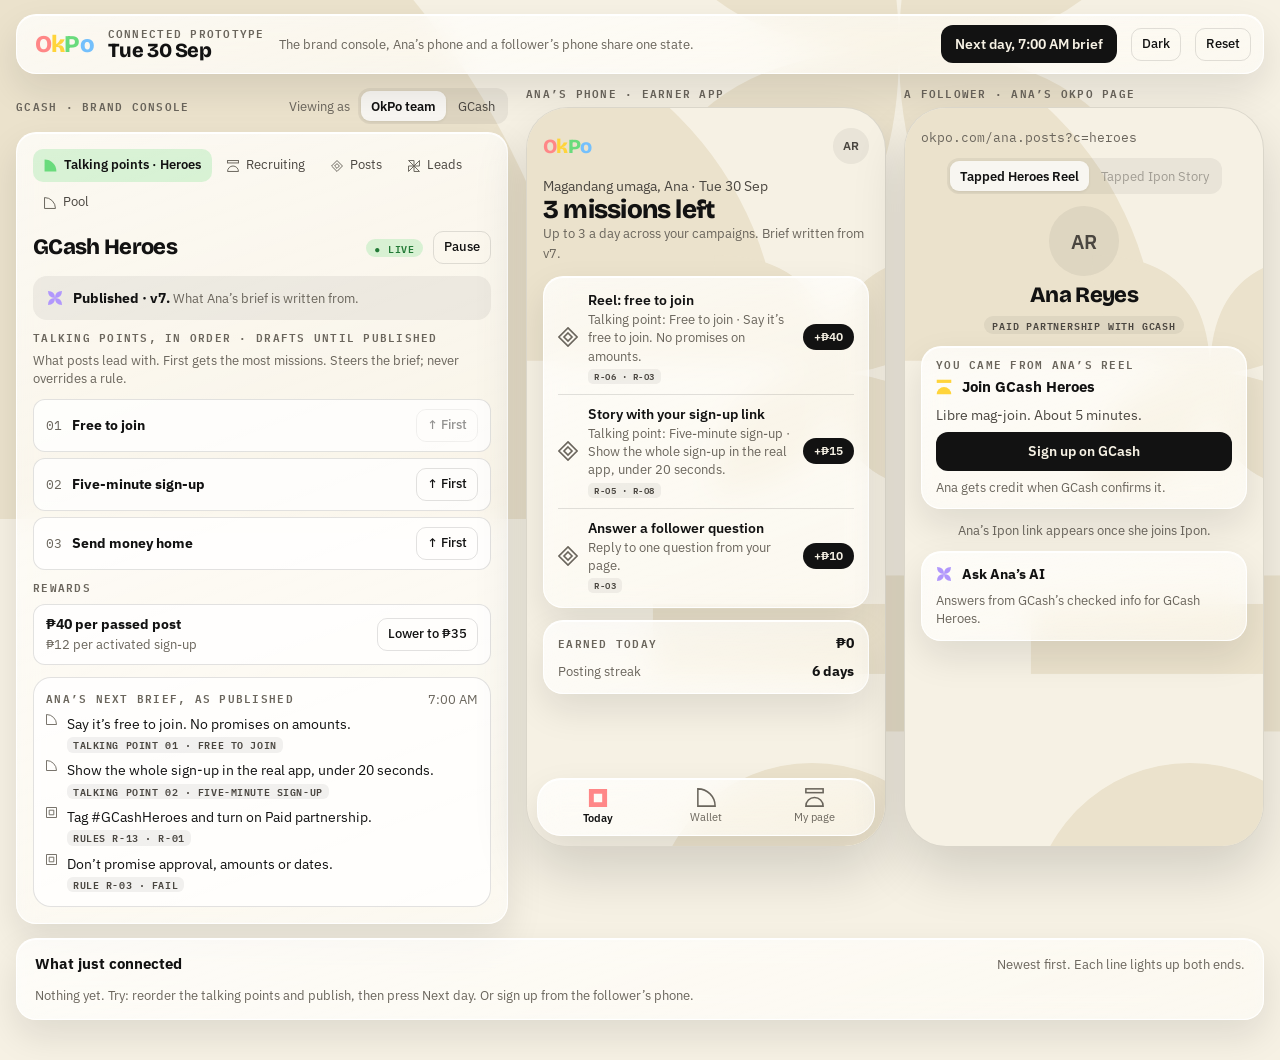
==== prototypes/connected.html @ 40873b73 "OkPo design system: showcase, DESIGN.md, tokens and prototypes Co-Authored-By: Claude Opus 5.5 <nore" ====
<!doctype html><html><head><meta charset=utf8><meta name=viewport content="width=device-width,initial-scale=1,viewport-fit=cover"><style>:root{color-scheme:light;box-sizing:border-box;padding-top:env(safe-area-inset-top,0px);padding-bottom:env(safe-area-inset-bottom,0px)}html{scroll-padding-top:env(safe-area-inset-top,0px)}body{margin:0;padding:0;font:14px -apple-system,BlinkMacSystemFont,sans-serif;background:#faf9f5;color:#141413}img{max-width:100%}[hidden]:not([hidden=until-found i]){display:none!important}</style></head><body>
<title>OkPo Connected</title>
<link rel="preconnect" href="https://fonts.googleapis.com">
<link rel="stylesheet" href="https://fonts.googleapis.com/css2?family=Bricolage+Grotesque:opsz,wght@12..96,700;12..96,800&family=IBM+Plex+Sans:wght@400;500;600&family=IBM+Plex+Mono:wght@500;600&display=swap">
<style>
/* Layout: control strip, then the brand console and two phones side by side on one shared state, then a log of every link that just fired. */
:root{
  --ground:#f6f1e4; --tone:#ebe2cc; --ink:#121212; --body:#4a4640; --mute:#6a655c; --line:rgba(18,18,18,.12);
  --panel:rgba(255,255,255,.78); --panel2:rgba(255,255,255,.55); --edge:rgba(255,255,255,.95); --shadow:0 16px 36px rgba(18,18,18,.10);
  --soft:rgba(18,18,18,.06); --btn:#121212; --on-btn:#f6f1e4;
  --coral:#ff8787; --yellow:#ffd43b; --orange:#ffa94d; --green:#69db7c; --blue:#74c0fc; --purple:#b197fc;
  --l-green:#237a36; --l-coral:#c92a2a; --l-blue:#1864ab; --warn-bg:rgba(255,212,59,.38); --warn-ink:#6b4e00;
  --hl:#1c7ed6;
  --display:'Bricolage Grotesque',ui-sans-serif,system-ui,sans-serif;
  --text:'IBM Plex Sans',ui-sans-serif,system-ui,sans-serif;
  --mono:'IBM Plex Mono',ui-monospace,Menlo,monospace;
  --ease:cubic-bezier(.2,.8,.2,1);
}
@media (prefers-color-scheme: dark){:root:not([data-theme="light"]){
  --ground:#0f0f0f; --tone:#1c1b19; --ink:#ececec; --body:#b9bcc0; --mute:#8f949a; --line:rgba(255,255,255,.12);
  --panel:rgba(34,34,34,.88); --panel2:rgba(26,26,26,.7); --edge:rgba(255,255,255,.16); --shadow:0 16px 36px rgba(0,0,0,.5);
  --soft:rgba(255,255,255,.07); --btn:#ececec; --on-btn:#121212;
  --l-green:#69db7c; --l-coral:#ff8787; --l-blue:#74c0fc; --warn-bg:rgba(255,212,59,.2); --warn-ink:#ffd43b; --hl:#74c0fc; color-scheme:dark}}
:root[data-theme="dark"]{
  --ground:#0f0f0f; --tone:#1c1b19; --ink:#ececec; --body:#b9bcc0; --mute:#8f949a; --line:rgba(255,255,255,.12);
  --panel:rgba(34,34,34,.88); --panel2:rgba(26,26,26,.7); --edge:rgba(255,255,255,.16); --shadow:0 16px 36px rgba(0,0,0,.5);
  --soft:rgba(255,255,255,.07); --btn:#ececec; --on-btn:#121212;
  --l-green:#69db7c; --l-coral:#ff8787; --l-blue:#74c0fc; --warn-bg:rgba(255,212,59,.2); --warn-ink:#ffd43b; --hl:#74c0fc; color-scheme:dark}
*{box-sizing:border-box}
body{margin:0;background:var(--ground);color:var(--ink);font:400 14px/1.45 var(--text);-webkit-font-smoothing:antialiased;padding-inline:16px;padding-block:14px 40px}
button,input{font:inherit;color:inherit}button{cursor:pointer}button:disabled{cursor:not-allowed;opacity:.45}
:focus-visible{outline:2px solid var(--hl);outline-offset:2px;border-radius:8px}
.bgshapes{position:fixed;inset:0;pointer-events:none;z-index:0;overflow:hidden}.bgshapes svg{position:absolute}
.wrap{position:relative;z-index:1;max-width:1560px;margin:0 auto;display:flex;flex-direction:column;gap:14px}
.glass{background:linear-gradient(160deg,var(--panel),var(--panel2));-webkit-backdrop-filter:blur(14px) saturate(1.5);backdrop-filter:blur(14px) saturate(1.5);border:1px solid var(--edge);box-shadow:inset 0 1px 0 var(--edge),var(--shadow);border-radius:20px}
.row{display:flex;align-items:center;gap:10px}.grow{flex:1;min-width:0}.spacer{flex:1}
.label{font:600 10.5px/1 var(--mono);letter-spacing:.12em;text-transform:uppercase;color:var(--mute)}
.small{font-size:12.5px;color:var(--mute)}.sub{color:var(--body)}.mono{font-family:var(--mono)}.num{font-variant-numeric:tabular-nums}
.disp{font-family:var(--display);font-weight:800;letter-spacing:-.03em}
.wm{font-family:var(--display);font-weight:800;letter-spacing:-.035em;line-height:1;display:inline-flex}
.wm span:nth-child(1){color:var(--coral)}.wm span:nth-child(2){color:var(--yellow)}.wm span:nth-child(3){color:var(--green)}.wm span:nth-child(4){color:var(--blue)}
.btn{border:0;border-radius:12px;padding:9px 14px;font-weight:600;background:var(--btn);color:var(--on-btn);transition:transform .12s var(--ease)}
.btn:active:not(:disabled){transform:scale(.97)}
.ghost{border:1px solid var(--line);background:transparent;border-radius:10px;padding:6px 10px;font-size:13px;font-weight:500}
.ghost:hover:not(:disabled){background:var(--soft)}
.seg{display:inline-flex;gap:2px;padding:3px;border-radius:12px;background:var(--soft)}
.seg button{border:0;background:transparent;border-radius:9px;padding:6px 10px;font-size:12.5px;color:var(--body)}
.seg button[aria-pressed="true"]{background:var(--panel);color:var(--ink);font-weight:600;box-shadow:0 1px 3px rgba(0,0,0,.08)}
.chip{display:inline-flex;align-items:center;gap:5px;font:600 10px/1 var(--mono);letter-spacing:.08em;padding:4px 8px;border-radius:99px;white-space:nowrap;text-transform:uppercase}
.chip.ok{background:rgba(105,219,124,.24);color:var(--l-green)}.chip.warn{background:var(--warn-bg);color:var(--warn-ink)}.chip.n{background:var(--soft);color:var(--body)}.chip.fix{background:rgba(255,135,135,.22);color:var(--l-coral)}.chip.pause{background:rgba(116,192,252,.24);color:var(--l-blue)}
.li{display:flex;align-items:center;gap:10px;padding:9px 0;border-top:1px solid var(--line)}.li:first-child{border-top:0}

/* strip */
.strip{display:flex;flex-wrap:wrap;align-items:center;gap:10px 14px;padding:10px 12px 10px 18px}
.clock{display:flex;flex-direction:column;gap:2px}
.clock b{font:800 20px/1 var(--display);letter-spacing:-.02em}

/* stage */
.stage{display:grid;grid-template-columns:minmax(0,1fr) 360px 360px;gap:18px;align-items:start}
.pane{display:flex;flex-direction:column;gap:8px;min-width:0}
.pane>.cap{display:flex;align-items:center;gap:8px}
.who{display:none}

/* console */
.con{padding:16px;display:flex;flex-direction:column;gap:12px;min-height:740px}
.tabs{display:flex;gap:4px;flex-wrap:wrap}
.tabs button{border:0;background:transparent;border-radius:10px;padding:7px 11px;font-size:13px;color:var(--body);display:inline-flex;align-items:center;gap:7px}
.tabs button[aria-current="page"]{color:var(--ink);font-weight:600}
.tabs button[data-tab="aim"][aria-current="page"]{background:color-mix(in srgb,var(--green) 24%,transparent)}
.tabs button[data-tab="recruit"][aria-current="page"]{background:color-mix(in srgb,var(--yellow) 26%,transparent)}
.tabs button[data-tab="posts"][aria-current="page"]{background:color-mix(in srgb,var(--orange) 24%,transparent)}
.tabs button[data-tab="leads"][aria-current="page"]{background:color-mix(in srgb,var(--blue) 24%,transparent)}
.tabs button[data-tab="pool"][aria-current="page"]{background:color-mix(in srgb,var(--green) 24%,transparent)}
.echo{background:color-mix(in srgb,var(--orange) 16%,transparent);border-radius:10px;padding-inline:8px}
.echo.lead{background:color-mix(in srgb,var(--blue) 16%,transparent)}
.ping{display:inline-block;animation:ping 1s var(--ease) 2}
@keyframes ping{40%{transform:scale(1.5)}}
.cnt{font:600 10.5px/1 var(--mono);padding:3px 6px;border-radius:99px;background:var(--warn-bg);color:var(--warn-ink)}
.box{padding:12px 14px;border-radius:14px;background:var(--soft);display:flex;flex-direction:column;gap:6px}
.kpis{display:grid;grid-template-columns:repeat(4,minmax(0,1fr));gap:8px}
.kpi{padding:10px 12px;border-radius:14px;background:var(--panel);border:1px solid var(--line);display:flex;flex-direction:column;gap:4px;min-width:0}
.kpi b{font:800 22px/1 var(--display);letter-spacing:-.02em}
.angle{display:flex;align-items:center;gap:10px;padding:9px 12px;border-radius:12px;background:var(--panel);border:1px solid var(--line)}
.brief{border-radius:18px;border:1px solid var(--line);padding:12px;display:flex;flex-direction:column;gap:6px;background:var(--panel)}
.tag{display:inline-flex;font:600 9.5px/1 var(--mono);letter-spacing:.06em;padding:3px 6px;border-radius:6px;background:var(--soft);color:var(--body);text-transform:uppercase}

/* phones */
.phone{position:relative;width:360px;max-width:100%;height:740px;border-radius:42px;overflow:hidden;background:var(--ground);border:1px solid var(--line);box-shadow:0 26px 54px rgba(0,0,0,.14);isolation:isolate}
.phone .pbg{position:absolute;inset:0;pointer-events:none}.phone .pbg svg{position:absolute}
.scr{position:absolute;inset:0;overflow-y:auto;padding:20px 16px 96px;display:flex;flex-direction:column;gap:12px;scrollbar-width:none}
.scr::-webkit-scrollbar{display:none}
.card{padding:12px 14px;display:flex;flex-direction:column;gap:7px}
.big{font:800 26px/1.04 var(--display);letter-spacing:-.03em}
.ptabs{position:absolute;left:10px;right:10px;bottom:10px;height:58px;border-radius:24px;display:flex;align-items:center;padding:0 6px;z-index:5}
.ptabs button{flex:1;border:0;background:transparent;display:flex;flex-direction:column;align-items:center;gap:3px;font-size:10.5px;color:var(--mute)}
.ptabs button[aria-current="page"]{color:var(--ink);font-weight:600}
.mission{width:100%;border:0;background:transparent;text-align:left;display:flex;align-items:center;gap:10px;padding:10px 0;border-top:1px solid var(--line)}
.mission:first-child{border-top:0}
.mission .mt{display:block;font-weight:600;font-size:13.5px}
.mission.done .mt{opacity:.55;text-decoration:line-through}
.go{background:var(--btn);color:var(--on-btn);font:600 12px/1 var(--text);padding:7px 11px;border-radius:99px;white-space:nowrap}
.spin{display:inline-block;width:11px;height:11px;border-radius:50%;border:2px solid var(--mute);border-right-color:transparent;animation:spin .8s linear infinite}
@keyframes spin{to{transform:rotate(360deg)}}
.ctag{display:inline-flex;align-items:center;gap:4px;font:600 9px/1 var(--mono);letter-spacing:.06em;padding:3px 6px;border-radius:5px;background:var(--soft);color:var(--body);text-transform:uppercase;margin-top:4px;align-self:flex-start}
.note{display:flex;gap:10px;align-items:flex-start;padding:10px 12px;border-radius:14px;background:var(--panel);border:1px solid var(--line);font-size:12.5px}
.av{width:36px;height:36px;border-radius:50%;background:var(--soft);display:grid;place-items:center;font-weight:600;font-size:12px;color:var(--body);flex:none}
.wash{position:absolute;inset:0;z-index:20;display:flex;flex-direction:column;align-items:center;justify-content:center;gap:8px;color:#121212;pointer-events:none}

/* links */
.hl{animation:hl 1.6s var(--ease)}
@keyframes hl{0%,60%{box-shadow:0 0 0 3px var(--hl),var(--shadow)}100%{box-shadow:inset 0 1px 0 var(--edge),var(--shadow)}}
.log{padding:14px 18px;display:flex;flex-direction:column;gap:4px}
.log .li{align-items:flex-start}
.log .t{font:500 11.5px/1.5 var(--mono);color:var(--mute);width:96px;flex:none}
.from{display:inline-flex;align-items:center;gap:6px;font-size:12.5px;color:var(--body);flex:none;width:210px}
.from i{font-style:normal;color:var(--mute)}
@keyframes rise{from{opacity:0;transform:translateY(6px)}to{opacity:1;transform:none}}
.log .li.new{animation:rise .35s var(--ease)}

@media (max-width:1240px){.stage{grid-template-columns:minmax(0,1fr) minmax(0,1fr)}.pane.console{grid-column:1 / -1}}
@media (max-width:820px){
  .who{display:inline-flex}
  .stage{grid-template-columns:minmax(0,1fr)}
  .stage[data-show="console"] .pane.ana,.stage[data-show="console"] .pane.fol,
  .stage[data-show="ana"] .pane.console,.stage[data-show="ana"] .pane.fol,
  .stage[data-show="fol"] .pane.console,.stage[data-show="fol"] .pane.ana{display:none}
  .pane.ana,.pane.fol{align-items:center}
  .kpis{grid-template-columns:repeat(2,minmax(0,1fr))}
  .from{width:auto}.log .li{flex-wrap:wrap}
}
@media (prefers-reduced-motion:reduce){*{animation-duration:.01ms!important;transition-duration:.01ms!important}}
</style>

<div class="bgshapes" id="bgs" aria-hidden="true"></div>
<div class="wrap">
  <div class="strip glass" role="toolbar" aria-label="Prototype controls">
    <span class="wm" style="font-size:24px" role="img" aria-label="OkPo"><span>O</span><span>k</span><span>P</span><span>o</span></span>
    <div class="clock"><span class="label">Connected prototype</span><b id="clock">Tue 30 Sep</b></div>
    <span class="small" id="clockNote" style="max-width:420px">The brand console, Ana’s phone and a follower’s phone share one state.</span>
    <span class="spacer"></span>
    <div class="seg who" role="group" aria-label="Show"><button type="button" data-show="console" aria-pressed="true">Brand</button><button type="button" data-show="ana" aria-pressed="false">Ana</button><button type="button" data-show="fol" aria-pressed="false">Follower</button></div>
    <button class="btn" type="button" id="nextDay">Next day, 7:00 AM brief</button>
    <button class="ghost" type="button" id="themeBtn">Dark</button>
    <button class="ghost" type="button" id="resetBtn">Reset</button>
  </div>

  <div class="stage" id="stage" data-show="console">
    <section class="pane console" aria-label="Brand console">
      <div class="cap"><span class="label">GCash · brand console</span><span class="spacer"></span><span class="small">Viewing as</span><div class="seg" role="group" aria-label="Role"><button type="button" data-role="team">OkPo team</button><button type="button" data-role="brand">GCash</button></div></div>
      <div class="con glass" id="con"></div>
    </section>
    <section class="pane ana" aria-label="Ana’s phone">
      <div class="cap"><span class="label">Ana’s phone · earner app</span></div>
      <div class="phone" id="pAna"></div>
    </section>
    <section class="pane fol" aria-label="A follower’s phone">
      <div class="cap"><span class="label">A follower · Ana’s OkPo page</span></div>
      <div class="phone" id="pFol"></div>
    </section>
  </div>

  <section class="log glass" aria-label="What just connected">
    <div class="row" style="padding-bottom:6px"><b class="grow" style="font-size:15px">What just connected</b><span class="small">Newest first. Each line lights up both ends.</span></div>
    <div id="log"></div>
  </section>
</div>
<div id="toastLayer"></div>

<script>
(function(){
const $=(s,r=document)=>r.querySelector(s),$$=(s,r=document)=>[...r.querySelectorAll(s)];
const esc=s=>String(s).replace(/[&<>"]/g,c=>({'&':'&amp;','<':'&lt;','>':'&gt;','"':'&quot;'}[c]));
const RM=matchMedia('(prefers-reduced-motion: reduce)').matches;
const peso=n=>'₱'+Math.round(n).toLocaleString('en-PH');
const fmt=n=>Math.round(n).toLocaleString('en-PH');

/* shapes */
const P={frame:'<path d="M0 0H100V100H0Z M27 27V73H73V27Z" fill-rule="evenodd" fill="C"/>',quarter:'<path d="M0 100 L0 0 A100 100 0 0 1 100 100 Z" fill="C"/>',diamond:'<path d="M50 0L100 50L50 100L0 50Z M50 28L72 50L50 72L28 50Z" fill-rule="evenodd" fill="C"/>',half:'<path d="M0 100 A50 50 0 0 1 100 100 Z" fill="C"/><rect width="100" height="22" fill="C"/>',pin:'<path d="M0 0 L50 0 L50 50 Z M100 0 L100 50 L50 50 Z M100 100 L50 100 L50 50 Z M0 100 L0 50 L50 50 Z" fill="C"/>',petal:'<path d="M50 50 Q50 2 98 2 Q98 50 50 50 Z M50 50 Q98 50 98 98 Q50 98 50 50 Z M50 50 Q50 98 2 98 Q2 50 50 50 Z M50 50 Q2 50 2 2 Q50 2 50 50 Z" fill="C"/>'};
const COL={frame:'var(--coral)',quarter:'var(--green)',diamond:'var(--orange)',half:'var(--yellow)',petal:'var(--purple)',pin:'var(--blue)'};
function tile(k,s=14,out){let b=P[k];b=out?b.replace(/fill="C"/g,`style="fill:none;stroke:${out};stroke-width:9"`).replace('fill-rule="evenodd" ',''):b.replace(/fill="C"/g,`style="fill:${COL[k]}"`);return `<svg width="${s}" height="${s}" viewBox="-5 -5 110 110" aria-hidden="true" style="flex:none;display:block">${b}</svg>`}
const tone=(k,st)=>`<svg viewBox="-5 -5 110 110" style="${st}" aria-hidden="true">${P[k].replace(/fill="C"/g,'style="fill:var(--tone)"')}</svg>`;
$('#bgs').innerHTML=tone('quarter','left:-260px;top:-340px;width:900px;height:900px')+tone('petal','left:46vw;top:-260px;width:620px;height:620px')+tone('half','left:52vw;top:60vh;width:780px;height:780px');
const phoneBg=()=>`<div class="pbg">${tone('quarter','left:-110px;top:-110px;width:380px;height:380px')}${tone('petal','left:170px;top:130px;width:270px;height:270px')}${tone('half','left:110px;top:480px;width:350px;height:350px')}</div>`;

/* ---------- shared state ---------- */
const DAYS=['Tue 30 Sep','Wed 1 Oct','Thu 2 Oct','Fri 3 Oct','Sat 4 Oct','Sun 5 Oct','Mon 6 Oct'];
/* talking points: what a post leads with. Rules (R-xx) say what it must never do; talking points steer, never override */
const ANG={heroes:[{n:'Free to join',line:'Say it’s free to join. No promises on amounts.',r:'R-06 · R-03'},{n:'Five-minute sign-up',line:'Show the whole sign-up in the real app, under 20 seconds.',r:'R-05 · R-08'},{n:'Send money home',line:'Talk about sending money home to family.',r:'R-04'}],
 ipon:[{n:'Start with ₱50',line:'Show your own first ₱50 going into GSave.',r:'R-05 · R-12'},{n:'Goals for students',line:'Name one thing you’re saving for.',r:'R-09'}]};
const qBand=n=>n>=80?'Strong':n>=60?'Good':'Needs work';
const bandChip=n=>`<span class="chip ${n>=80?'ok':n>=60?'n':'warn'}">${qBand(n)}</span>`;
const FRESH=()=>({day:0,role:'team',tab:'aim',
 camps:{heroes:{name:'GCash Heroes',short:'Heroes',k:'half',status:'live',post:40,act:12,draft:ANG.heroes.map(a=>a.n),pub:ANG.heroes.map(a=>a.n),pool:62000,cut:null},
        ipon:{name:'GCash Ipon Challenge',short:'Ipon',k:'pin',status:'live',post:30,act:10,draft:ANG.ipon.map(a=>a.n),pub:ANG.ipon.map(a=>a.n),pool:37800,cut:null}},
 ver:7,pend:[],
 leads:{counted:1284,confirmed:1196,trail:[]},
 posts:[{h:'@joyful.kai',c:'heroes',t:'Reel',s:'pass',when:'9:40 AM',tp:'Free to join',q:86},{h:'@bea.saves',c:'heroes',t:'Reel',s:'pass',when:'8:55 AM',tp:'Five-minute sign-up',q:71}],
 ana:{tab:'today',inv:'none',camps:['heroes'],missions:[],today:0,ready:1180,confirming:0,streak:6,notifs:[],signups:9},
 fol:{via:'heroes',taps:['heroes'],signed:false,credit:null},
 log:[]});
let S;try{S=JSON.parse(localStorage.getItem('okpo-connected-v2')||'null')}catch(e){S=null}
if(!S||!S.camps)S=FRESH();
const save=()=>{try{localStorage.setItem('okpo-connected-v2',JSON.stringify(S))}catch(e){}};
const C=id=>S.camps[id];

/* the 7:00 AM brief is written from what is published */
function writeBrief(){const A=S.ana,out=[];let id=1;
 A.camps.forEach(cid=>{const c=C(cid);if(c.status!=='live')return;const lead=ANG[cid].find(a=>a.n===c.pub[0]);
   out.push({id:id++,c:cid,t:cid==='heroes'?'Reel: '+lead.n.toLowerCase():'Story: '+lead.n.toLowerCase(),tp:lead.n,line:lead.line,rid:lead.r,r:c.post,s:'open'});
   const sec=ANG[cid].find(a=>a.n===c.pub[1]);out.push({id:id++,c:cid,t:cid==='heroes'?'Story with your sign-up link':'Reel: your savings goal',tp:sec.n,line:sec.line,rid:sec.r,r:cid==='heroes'?15:c.post,s:'open'})});
 if(A.camps.includes('heroes')&&C('heroes').status==='live')out.push({id:id++,c:'heroes',t:'Answer a follower question',line:'Reply to one question from your page.',rid:'R-03',r:10,s:'open'});
 A.missions=out;A.today=0}
if(!S.ana.missions.length)writeBrief();
const used=()=>S.ana.missions.filter(m=>m.s!=='open').length,capLeft=()=>Math.max(0,3-used());

/* ---------- links: log + light both ends ---------- */
function link(from,to,text,targets){S.log.unshift({at:DAYS[S.day]+' · '+new Date().toLocaleTimeString('en-PH',{hour:'numeric',minute:'2-digit'}),from,to,text});S.log=S.log.slice(0,14);save();renderLog(true);
 setTimeout(()=>(targets||[]).forEach(sel=>$$(sel).forEach(el=>{el.classList.remove('hl');void el.offsetWidth;el.classList.add('hl')})),60)}
function renderLog(fresh){$('#log').innerHTML=S.log.length?S.log.map((l,i)=>`<div class="li${fresh&&i===0?' new':''}"><span class="t">${esc(l.at)}</span><span class="from">${esc(l.from)} <i>→</i> ${esc(l.to)}</span><span class="grow">${l.text}</span></div>`).join(''):'<span class="small">Nothing yet. Try: reorder the talking points and publish, then press Next day. Or sign up from the follower’s phone.</span>'}
function toast(html,where){const host=where||$('#toastLayer');const t=document.createElement('div');t.className='note glass';t.setAttribute('role','status');t.style.cssText=where?'position:absolute;left:12px;right:12px;top:12px;z-index:30':'position:fixed;left:50%;bottom:20px;transform:translateX(-50%);z-index:40;max-width:calc(100% - 32px)';t.innerHTML=html;host.appendChild(t);setTimeout(()=>t.remove(),2800)}

/* ---------- console ---------- */
const team=()=>S.role==='team';
function stChip(s){return s==='live'?'<span class="chip ok">● Live</span>':s==='paused'?'<span class="chip pause">● Paused</span>':'<span class="chip n">'+esc(s)+'</span>'}
function renderCon(){const c=C('heroes'),pn=S.pend.length,money=S.pend.some(p=>p.money);
 const tabs=[['aim','Talking points · Heroes','quarter'],['recruit','Recruiting','half'],['posts','Posts','diamond'],['leads','Leads','pin'],['pool','Pool','quarter']];
 if(S.tab==='posts')S.echoPosts=false;if(S.tab==='leads')S.echoLeads=false;
 let body='';
 if(S.tab==='aim'){body=`<div class="row" style="flex-wrap:wrap"><b class="disp grow" style="font-size:22px">GCash Heroes</b>${stChip(c.status)}${c.status==='live'?`<button class="ghost" type="button" data-pause="heroes">Pause</button>`:`<button class="ghost" type="button" data-resume="heroes">Resume</button>`}</div>
  <div class="box" id="outbar"><div class="row" style="flex-wrap:wrap">${tile('petal',16)}<span class="grow">${pn?`<b>${pn} change${pn>1?'s':''} ready for v${S.ver+1}.</b> <span class="small">${money?'Includes a money change, so GCash approves first.':'GCash is told.'} Reaches Ana in the next 7:00 AM brief.</span>`:`<b>Published · v${S.ver}.</b> <span class="small">What Ana’s brief is written from.</span>`}</span>${pn?(money&&team()?`<button class="btn" type="button" data-pub>Send to GCash</button>`:`<button class="btn" type="button" data-pub>${money?'Approve and publish':'Publish'} v${S.ver+1}</button>`):''}</div>${pn?`<div class="small">${S.pend.map(p=>'· '+esc(p.what)+(p.money?(p.sent?' (waiting for GCash)':' (needs GCash)'):'')).join('<br>')}</div>`:''}</div>
  <span class="label">Talking points, in order · drafts until published</span><span class="small" style="margin-top:-4px">What posts lead with. First gets the most missions. Steers the brief; never overrides a rule.</span>
  <div style="display:flex;flex-direction:column;gap:6px" id="angles">${c.draft.map((n,i)=>`<div class="angle"><span class="mono small">0${i+1}</span><b class="grow">${esc(n)}</b>${c.pub[i]!==n?'<span class="chip warn">Changed</span>':''}<button class="ghost" type="button" data-up="${i}" ${i===0||!team()?'disabled':''} aria-label="Move ${esc(n)} up">↑ First</button></div>`).join('')}</div>
  <span class="label">Rewards</span>
  <div class="angle"><span class="grow"><b>${peso(c.post)} per passed post</b><br><span class="small">${c.cut?`Drops to ${peso(c.cut.to)} on ${DAYS[c.cut.on]}. Earners got 3 days’ notice.`:'₱12 per activated sign-up'}</span></span><button class="ghost" type="button" data-cut ${!team()||c.cut||S.pend.some(p=>p.cut)?'disabled':''}>Lower to ₱35</button></div>
  <div class="brief" id="conBrief"><div class="row"><span class="label grow">Ana’s next brief, as published</span><span class="small">7:00 AM</span></div>${c.pub.slice(0,2).map((n,i)=>`<div class="row" style="align-items:flex-start">${tile('quarter',11,'var(--mute)')}<span class="grow">${esc(ANG.heroes.find(a=>a.n===n).line)}<br><span class="tag">TALKING POINT 0${i+1} · ${esc(n)}</span></span></div>`).join('')}<div class="row" style="align-items:flex-start">${tile('frame',11,'var(--mute)')}<span class="grow">Tag #GCashHeroes and turn on Paid partnership.<br><span class="tag">RULES R-13 · R-01</span></span></div><div class="row" style="align-items:flex-start">${tile('frame',11,'var(--mute)')}<span class="grow">Don’t promise approval, amounts or dates.<br><span class="tag">RULE R-03 · FAIL</span></span></div></div>`}
 if(S.tab==='recruit'){const inv=S.ana.inv;body=`<b class="disp" style="font-size:22px">Recruiting · GCash Ipon Challenge</b><span class="sub">Invite people who fit. An invite is a better deal they must accept within 72 hours.</span>
  <div class="angle" id="recAna"><span class="av">AR</span><span class="grow"><b>@ana.posts</b><br><span class="small">Food and budget · QC · pass rate 96% on Heroes</span></span>${inv==='joined'?'<span class="chip ok">Joined</span>':inv==='sent'?'<span class="chip warn">Invite sent · 72h</span>':`<button class="btn" type="button" data-invite ${team()?'':'disabled'}>Invite at ₱30 per post</button>`}</div>
  <div class="angle"><span class="av">BT</span><span class="grow"><b>@bea.saves</b><br><span class="small">Budget · Bacolod</span></span><span class="chip ok">Joined</span></div>
  <span class="small">Open call pays ₱25. Ana’s invite replaces that with ₱30; it doesn’t add to it.</span>`}
 if(S.tab==='posts'){body=`<b class="disp" style="font-size:22px">Posts, checked against the brief</b><div id="postList">${S.posts.map(p=>`<div class="li${p.when==='just now'?' echo':''}"><span class="av">${p.h[1].toUpperCase()}</span><span class="grow"><b>${p.h}</b><br><span class="small">${p.t} · ${C(p.c).name} · ${p.when}${p.tp?' · '+esc(p.tp):''}</span></span>${p.q?`<span class="mono small" title="Quality score, brand side only">${p.q}</span>${bandChip(p.q)}`:''}${p.s==='pass'?'<span class="chip ok">Passed</span>':'<span class="chip warn">In review</span>'}</div>`).join('')}</div><span class="small">Quality is a separate score from pass or fail. You see the number; the earner sees only the band and two tips. It never changes pay.</span>`}
 if(S.tab==='leads'){const L=S.leads;body=`<b class="disp" style="font-size:22px">Your numbers, next to ours</b>
  <div class="kpis" id="leadKpis"><div class="kpi"><span class="label">Counted by OkPo</span><b class="num">${fmt(L.counted)}</b></div><div class="kpi"><span class="label">Confirmed by GCash</span><b class="num">${fmt(L.confirmed)}</b></div><div class="kpi"><span class="label">Waiting</span><b class="num">${L.counted-L.confirmed}</b></div><div class="kpi"><span class="label">Match</span><b class="num">${Math.round(L.confirmed/L.counted*100)}%</b></div></div>
  <div class="row"><span class="label grow">Latest trail</span><button class="ghost" type="button" data-gconfirm ${L.counted>L.confirmed?'':'disabled'}>GCash confirms</button></div>
  <div id="trail">${L.trail.length?L.trail.map((t,i)=>`<div class="li${i===0&&!t.ok?' echo lead':''}">${tile(C(t.c).k,14)}<span class="grow"><b>${t.id}</b> · from ${t.h}<br><span class="small">${esc(t.d)}</span></span>${t.ok?'<span class="chip ok">Confirmed</span>':'<span class="chip n">Waiting</span>'}</div>`).join(''):'<span class="small">Sign up from the follower’s phone to add one.</span>'}</div>
  <span class="small">Counts within 7 days of the tap. GCash confirms within 2 days. Last link tapped gets the credit, once. Billing uses GCash’s number.</span>`}
 if(S.tab==='pool'){body=`<b class="disp" style="font-size:22px">Pool and billing</b><div class="kpis" id="poolKpis">${['heroes','ipon'].map(id=>`<div class="kpi"><span class="label">${C(id).short} pool left</span><b class="num">${peso(C(id).pool)}</b></div>`).join('')}<div class="kpi"><span class="label">Billing</span><b style="font-size:16px">GCash-confirmed</b></div><div class="kpi"><span class="label">Cap</span><b>₱120</b></div></div><span class="small">Each passed post and each confirmed sign-up is paid from its campaign’s pool. Spending stops at the pool.</span>`}
 $('#con').innerHTML=`<div class="tabs" role="tablist">${tabs.map(([k,l,t])=>{const echo=(k==='posts'&&S.echoPosts)||(k==='leads'&&S.echoLeads);return `<button type="button" data-tab="${k}" ${S.tab===k?'aria-current="page"':''}><span class="${echo?'ping':''}">${S.tab===k||echo?tile(t,13):tile(t,12,'var(--mute)')}</span>${l}${k==='aim'&&pn?`<span class="cnt">${pn}</span>`:''}</button>`}).join('')}</div>${body}`;
 $$('[data-role]').forEach(b=>b.setAttribute('aria-pressed',String(b.dataset.role===S.role)))}

/* ---------- Ana ---------- */
function renderAna(){const A=S.ana,M=A.missions,done=M.filter(m=>m.s==='pass').length,left=capLeft();
 let html='';
 if(A.tab==='today'){html=`<div class="row"><span class="wm" style="font-size:20px"><span>O</span><span>k</span><span>P</span><span>o</span></span><span class="spacer"></span><span class="av">AR</span></div>
  <div><span class="sub">Magandang umaga, Ana · ${DAYS[S.day]}</span><div class="big">${left?left+' mission'+(left>1?'s':'')+' left':'All done for today'}</div><span class="small">Up to 3 a day across your campaigns. Brief written from v${A.briefVer||S.ver}.</span></div>
  ${A.inv==='sent'?`<div class="card glass" id="anaInvite">${tile('pin',22)}<span class="label">GCash invited you · 72 hours</span><b>GCash Ipon Challenge</b><span class="small">₱30 per passed post (open call ₱25) · ₱10 per first deposit</span><div class="row"><button class="btn grow" type="button" data-accept>Accept</button><button class="ghost" type="button" data-decline>Not now</button></div></div>`:''}
  ${A.notifs.slice(0,2).map(n=>`<div class="note">${tile(n.k,16)}<span><b>${esc(n.t)}</b><br><span class="small" style="color:var(--body)">${esc(n.b)}</span></span></div>`).join('')}
  <div class="card glass" style="padding:4px 14px;gap:0" id="anaMissions">${M.length?M.map(m=>{const lock=m.s==='open'&&!left;return `<button class="mission ${m.s==='pass'?'done':''}" type="button" data-m="${m.id}" ${m.s!=='open'||lock?'aria-disabled="true"':''}>${m.s==='pass'?tile('diamond',20):tile('diamond',20,'var(--mute)')}<span class="grow" style="display:flex;flex-direction:column"><span class="mt">${esc(m.t)}</span><span class="small">${m.s==='check'?'AI is checking…':m.s==='pass'?'Passed · +'+peso(m.r)+(m.band?' · '+m.band:''):lock?'Daily cap reached · tomorrow':(m.tp?'Talking point: '+esc(m.tp)+' · ':'')+esc(m.line)}</span>${m.s==='open'&&m.rid?`<span class="ctag" style="text-transform:none">${esc(m.rid)}</span>`:''}${A.camps.length>1?`<span class="ctag">${tile(C(m.c).k,8)}${C(m.c).short}</span>`:''}</span>${m.s==='open'&&!lock?`<span class="go">+${peso(m.r)}</span>`:m.s==='check'?'<span class="spin"></span>':''}</button>`}).join(''):'<span class="small" style="padding:12px 0">No missions today. Your campaigns are paused.</span>'}</div>
  <div class="card glass"><div class="row"><span class="label grow">Earned today</span><b class="num">${peso(A.today)}</b></div><div class="row"><span class="small grow">Posting streak</span><b>${A.streak} days</b></div></div>`}
 if(A.tab==='wallet'){html=`<b style="font-size:17px">Wallet</b><div class="card glass" id="anaWallet"><span class="label">Ready to claim</span><div class="big num" style="font-size:40px">${peso(A.ready)}</div><div class="row small"><span class="grow">Confirming · waits on GCash</span><b class="num" style="color:var(--ink)">${peso(A.confirming)}</b></div><button class="btn" type="button" disabled>Claim to GCash</button><span class="small">Claim now costs 2%. Friday is free.</span></div>`}
 if(A.tab==='page'){html=`<b style="font-size:17px">My page</b><div class="card glass" id="anaPage"><span class="label">okpo.com/ana.posts</span><div class="row" style="gap:20px"><span><span class="big num">${A.signups}</span><br><span class="small">sign-ups this week</span></span></div><span class="small">Your page leads with the campaign a follower tapped.</span></div>`}
 $('#pAna').innerHTML=phoneBg()+`<div class="scr">${html}</div><nav class="ptabs glass" aria-label="Earner app">${[['today','Today','frame'],['wallet','Wallet','quarter'],['page','My page','half']].map(([k,l,t])=>`<button type="button" data-atab="${k}" ${A.tab===k?'aria-current="page"':''}>${A.tab===k?tile(t,20):tile(t,19,'var(--mute)')}${l}</button>`).join('')}</nav>`}

/* ---------- follower ---------- */
function renderFol(){const F=S.fol,ip=F.via==='ipon',iponOn=S.ana.camps.includes('ipon');
 const card=ip?{k:'pin',t:'Start the Ipon Challenge',d:'Ipon ng ₱50 sa GSave. Libre, mga 3 minuto.',b:'Start saving on GCash',src:'Story'}:{k:'half',t:'Join GCash Heroes',d:'Libre mag-join. About 5 minutes.',b:'Sign up on GCash',src:'Reel'};
 $('#pFol').innerHTML=phoneBg()+`<div class="scr"><div class="row small"><span class="grow mono">okpo.com/ana.posts?c=${ip?'ipon':'heroes'}</span></div>
  <div class="seg" role="group" aria-label="Which link did they tap" style="align-self:center"><button type="button" data-via="heroes" aria-pressed="${!ip}">Tapped Heroes Reel</button><button type="button" data-via="ipon" aria-pressed="${ip}" ${iponOn?'':'disabled title="Ana isn’t in Ipon yet"'}>Tapped Ipon Story</button></div>
  <div style="display:flex;flex-direction:column;align-items:center;gap:4px;text-align:center"><span class="av" style="width:70px;height:70px;font-size:20px">AR</span><span class="disp" style="font-size:22px">Ana Reyes</span><span class="chip n">Paid partnership with GCash</span></div>
  <div class="card glass" id="folCard"><span class="label">You came from Ana’s ${card.src}</span><span class="row">${tile(card.k,16)}<b style="font-size:15px">${card.t}</b></span><span class="sub">${card.d}</span><button class="btn" type="button" data-signup ${F.signed?'disabled':''}>${F.signed?'You’re signed up':card.b}</button><span class="small">${F.signed?'Credited once, to '+C(F.credit).name+'.':F.taps.length>1?'You tapped '+F.taps.map(x=>C(x).short).join(', then ')+'. The last link gets the credit.':'Ana gets credit when GCash confirms it.'}</span></div>
  ${!iponOn?'<span class="small" style="text-align:center">Ana’s Ipon link appears once she joins Ipon.</span>':''}
  <div class="card glass"><span class="row">${tile('petal',16)}<b>Ask Ana’s AI</b></span><span class="small">Answers from GCash’s checked info for ${C(F.via).name}.</span></div></div>`}

function renderAll(){renderCon();renderAna();renderFol();renderLog();$('#clock').textContent=DAYS[S.day];save()}

/* ---------- actions ---------- */
function wash(phone,color,text){if(RM){toast(text,phone);return}const w=document.createElement('div');w.className='wash';w.style.background=color;w.innerHTML=`<b class="disp" style="font-size:34px">${text}</b>`;phone.appendChild(w);w.animate([{opacity:0},{opacity:1,offset:.2},{opacity:1,offset:.75},{opacity:0}],{duration:1500}).finished.then(()=>w.remove())}
function passMission(m){const c=C(m.c),A=S.ana;m.s='pass';m.q=m.id===1?84:m.id===2?73:66;m.band=qBand(m.q);A.today+=m.r;A.ready+=m.r;c.pool-=m.r;if(!A.doneToday){A.doneToday=true;A.streak++}
 S.posts.forEach(p=>{if(p.when==='just now')p.when='earlier'});S.posts.unshift({h:'@ana.posts',c:m.c,t:m.t.split(':')[0].split(' ')[0],s:'pass',when:'just now',tp:m.tp,q:m.q});if(S.tab!=='posts')S.echoPosts=true;
 renderAll();wash($('#pAna'),'#ffe8cc','Passed');
 link('Ana','Brand console',`Ana’s ${esc(m.t.toLowerCase())} passed (${m.band}). It shows in <b>Posts</b> with its quality score, and ${peso(m.r)} comes out of the ${c.short} pool.`,['#anaMissions','#postList','#poolKpis','#con'])}
$('#pAna').addEventListener('click',e=>{const t=e.target.closest('button');if(!t)return;const d=t.dataset,A=S.ana;
 if(d.atab){A.tab=d.atab;renderAna();save();return}
 if(d.m){const m=A.missions.find(x=>x.id===+d.m);if(!m||m.s!=='open')return;if(!capLeft()){toast('That’s 3 for today. It comes back tomorrow.',$('#pAna'));return}m.s='check';renderAna();setTimeout(()=>passMission(m),RM?100:1400);return}
 if('accept' in d){A.inv='joined';A.camps.push('ipon');A.notifs.unshift({k:'pin',t:'You joined GCash Ipon Challenge',b:'Its missions start in tomorrow’s brief, inside your 3 a day.'});renderAll();
   link('Ana','Brand console','Ana accepted the Ipon invite. Recruiting shows <b>Joined</b>, and her follower page can now carry an Ipon link.',['#recAna','#con','#pFol']);return}
 if('decline' in d){toast('Not now. The invite stays open until 72 hours pass.',$('#pAna'));return}});

$('#pFol').addEventListener('click',e=>{const t=e.target.closest('button');if(!t)return;const d=t.dataset,F=S.fol;
 if(d.via){if(F.signed){toast('This follower already signed up. One sign-up, one credit.',$('#pFol'));return}F.via=d.via;if(F.taps[F.taps.length-1]!==d.via)F.taps.push(d.via);renderFol();save();return}
 if('signup' in d){F.signed=true;F.credit=F.via;const c=C(F.via),amt=F.via==='ipon'?10:12;const id='#L-'+(48222+S.leads.trail.length);
   S.leads.counted++;S.leads.trail.unshift({id,h:'@ana.posts',c:F.via,d:(F.taps.length>1?'Tapped '+F.taps.map(x=>C(x).short).join(', then ')+' · ':'')+'credited to '+c.short,ok:false});
   S.ana.confirming+=amt;S.ana.signups++;if(S.tab!=='leads')S.echoLeads=true;S.ana.notifs.unshift({k:'half',t:'A follower signed up · '+c.short,b:'+'+peso(amt)+' once GCash confirms.'});
   renderAll();link('Follower','Ana and Brand console',`A follower signed up from Ana’s page, credited to <b>${c.name}</b>${F.taps.length>1?' (the last link tapped)':''}. Leads counts it; Ana sees +${peso(amt)} confirming.`,['#folCard','#trail','#leadKpis','#pAna','#con']);return}});

$('#con').addEventListener('click',e=>{const t=e.target.closest('button');if(!t)return;const d=t.dataset,c=C('heroes');
 if(d.tab){S.tab=d.tab;renderCon();save();return}
 if(d.up){const i=+d.up;const [m]=c.draft.splice(i,1);c.draft.unshift(m);S.pend=S.pend.filter(p=>!p.angle);if(c.draft.join()!==c.pub.join())S.pend.push({what:'Heroes talking point 01 is “'+m+'”',angle:1});renderCon();save();return}
 if('cut' in d){S.pend.push({what:'Heroes post reward ₱40 to ₱35',money:1,cut:1});renderCon();save();return}
 if('pub' in d){const money=S.pend.some(p=>p.money);
   if(money&&team()){S.pend.forEach(p=>p.sent=1);renderCon();save();link('OkPo team','GCash','A reward change went to GCash for approval. Switch the console to <b>GCash</b> to approve it.',['#outbar']);return}
   S.ver++;c.pub=c.draft.slice();const cut=S.pend.find(p=>p.cut);
   if(cut){c.cut={to:35,on:Math.min(S.day+3,6)};S.ana.notifs.unshift({k:'half',t:'Heroes posts drop to ₱35 on '+DAYS[c.cut.on],b:'3 days’ notice. Posts you make before then keep ₱40.'})}
   const what=S.pend.map(p=>p.what).join('; ');S.pend=[];renderAll();
   link(team()?'OkPo team':'GCash','Ana',`v${S.ver} published: ${esc(what)}. ${cut?'Ana got the 3-day notice now. ':''}The talking-point change reaches her in the <b>next 7:00 AM brief</b>.`,['#outbar','#conBrief','#pAna']);return}
 if(d.pause){c.status='paused';renderAll();link('Brand console','Ana','GCash Heroes is paused. From the next brief, Ana gets no Heroes missions; pay she earned is still paid Friday.',['#con','#pAna']);return}
 if(d.resume){c.status='live';renderAll();link('Brand console','Ana','GCash Heroes is live again. Its missions return in the next brief.',['#con','#pAna']);return}
 if('invite' in d){S.ana.inv='sent';renderAll();link('Brand console','Ana','Ana got an invite to Ipon at ₱30 per post. It sits on her Today until she answers, for 72 hours.',['#recAna','#pAna']);return}
 if('gconfirm' in d){const n=S.leads.counted-S.leads.confirmed;S.leads.confirmed=S.leads.counted;S.leads.trail.forEach(x=>x.ok=true);const amt=S.ana.confirming;S.ana.ready+=amt;S.ana.confirming=0;
   S.leads.trail.forEach(x=>{});renderAll();if(amt)wash($('#pAna'),'#ebfbee','+'+peso(amt));
   link('GCash','Ana and Brand console',`GCash confirmed ${n} sign-up${n>1?'s':''}. Billing uses this number${amt?', and Ana’s '+peso(amt)+' moved to Ready':''}.`,['#leadKpis','#trail','#pAna']);return}});

$$('[data-role]').forEach(b=>b.onclick=()=>{S.role=b.dataset.role;renderCon();save()});

$('#nextDay').onclick=()=>{if(S.day>=6){toast('That’s the end of the demo week. Reset to start again.');return}
 const before=S.ana.missions[0]&&S.ana.missions[0].t;S.day++;const c=C('heroes');
 if(c.cut&&S.day>=c.cut.on){c.post=c.cut.to;c.cut=null}
 S.ana.doneToday=false;S.ana.briefVer=S.ver;writeBrief();S.ana.tab='today';
 renderAll();const lead=S.ana.missions[0];
 link('7:00 AM brief','Ana',`New day. Ana’s brief is written from v${S.ver}: ${lead?'it leads with <b>'+esc(lead.t)+'</b>'+(S.ana.camps.length>1?' and mixes '+S.ana.camps.map(x=>C(x).short).join(' and '):''):'no missions, because her campaigns are paused'}.`,['#anaMissions','#pAna'])};

$('#resetBtn').onclick=()=>{S=FRESH();writeBrief();renderAll()};
$$('[data-show]').forEach(b=>b.onclick=()=>{$('#stage').dataset.show=b.dataset.show;$$('[data-show]').forEach(x=>x.setAttribute('aria-pressed',String(x===b)))});
function curTheme(){const a=document.documentElement.getAttribute('data-theme');return a||(matchMedia('(prefers-color-scheme: dark)').matches?'dark':'light')}
const paintTheme=()=>$('#themeBtn').textContent=curTheme()==='dark'?'Light':'Dark';
$('#themeBtn').onclick=()=>{document.documentElement.setAttribute('data-theme',curTheme()==='dark'?'light':'dark');paintTheme()};paintTheme();
renderAll();
})();
</script>

</body></html>
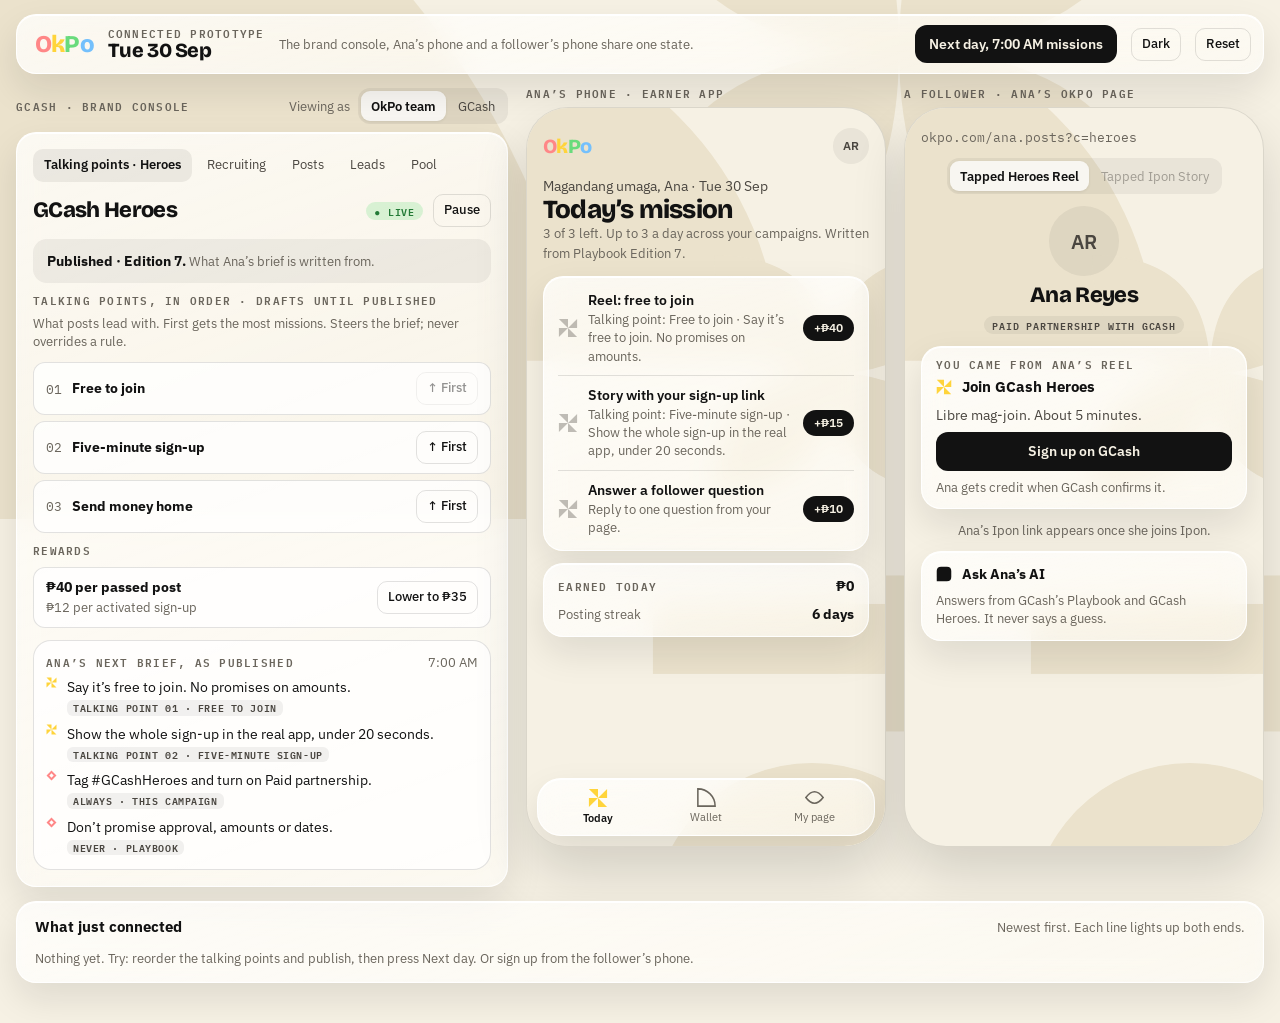
==== commit 9254f1ce: "Put the new onboarding on the site and remap Connected and the Lobby /onboard and /setup now open on" ====
--- a/prototypes/connected.html
+++ b/prototypes/connected.html
@@ -1,4 +1,6 @@
-<!doctype html><html><head><meta charset=utf8><meta name=viewport content="width=device-width,initial-scale=1,viewport-fit=cover"><style>:root{color-scheme:light;box-sizing:border-box;padding-top:env(safe-area-inset-top,0px);padding-bottom:env(safe-area-inset-bottom,0px)}html{scroll-padding-top:env(safe-area-inset-top,0px)}body{margin:0;padding:0;font:14px -apple-system,BlinkMacSystemFont,sans-serif;background:#faf9f5;color:#141413}img{max-width:100%}[hidden]:not([hidden=until-found i]){display:none!important}</style></head><body>
+<!doctype html><html><head><meta charset=utf8><meta name=viewport content="width=device-width,initial-scale=1,viewport-fit=cover"><style>:root{color-scheme:light;box-sizing:border-box;padding-top:env(safe-area-inset-top,0px);padding-bottom:env(safe-area-inset-bottom,0px)}html{scroll-padding-top:env(safe-area-inset-top,0px)}body{margin:0;padding:0;font:14px -apple-system,BlinkMacSystemFont,sans-serif;background:#faf9f5;color:#141413}img{max-width:100%}[hidden]:not([hidden=until-found i]){display:none!important}.band{display:inline-flex;align-items:center;gap:6px;padding:4px 9px;border-radius:99px;font:600 11.5px/1 var(--text,'IBM Plex Sans'),sans-serif;white-space:nowrap}.band i{width:7px;height:7px;border-radius:50%;background:currentColor}.band.s{background:rgba(105,219,124,.24);color:var(--l-green,#237a36)}.band.g{background:var(--soft);color:var(--body)}.band.n{background:rgba(255,212,59,.3);color:var(--l-yellow,#9c6500)}
+.dotp{width:7px;height:7px;border-radius:50%;background:var(--l-coral,#c92a2a);display:inline-block}
+</style></head><body>
 <title>OkPo Connected</title>
 <link rel="preconnect" href="https://fonts.googleapis.com">
 <link rel="stylesheet" href="https://fonts.googleapis.com/css2?family=Bricolage+Grotesque:opsz,wght@12..96,700;12..96,800&family=IBM+Plex+Sans:wght@400;500;600&family=IBM+Plex+Mono:wght@500;600&display=swap">
@@ -16,7 +18,8 @@
   --mono:'IBM Plex Mono',ui-monospace,Menlo,monospace;
   --ease:cubic-bezier(.2,.8,.2,1);
 }
-@media (prefers-color-scheme: dark){:root:not([data-theme="light"]){
+/* Light first (settled 1 Oct): dark only when the person picks it. */
+@media (prefers-color-scheme: dark){:root[data-theme="system-dark"]{
   --ground:#0f0f0f; --tone:#1c1b19; --ink:#ececec; --body:#b9bcc0; --mute:#8f949a; --line:rgba(255,255,255,.12);
   --panel:rgba(34,34,34,.88); --panel2:rgba(26,26,26,.7); --edge:rgba(255,255,255,.16); --shadow:0 16px 36px rgba(0,0,0,.5);
   --soft:rgba(255,255,255,.07); --btn:#ececec; --on-btn:#121212;
@@ -65,13 +68,9 @@
 .con{padding:16px;display:flex;flex-direction:column;gap:12px;min-height:740px}
 .tabs{display:flex;gap:4px;flex-wrap:wrap}
 .tabs button{border:0;background:transparent;border-radius:10px;padding:7px 11px;font-size:13px;color:var(--body);display:inline-flex;align-items:center;gap:7px}
-.tabs button[aria-current="page"]{color:var(--ink);font-weight:600}
-.tabs button[data-tab="aim"][aria-current="page"]{background:color-mix(in srgb,var(--green) 24%,transparent)}
-.tabs button[data-tab="recruit"][aria-current="page"]{background:color-mix(in srgb,var(--yellow) 26%,transparent)}
-.tabs button[data-tab="posts"][aria-current="page"]{background:color-mix(in srgb,var(--orange) 24%,transparent)}
-.tabs button[data-tab="leads"][aria-current="page"]{background:color-mix(in srgb,var(--blue) 24%,transparent)}
-.tabs button[data-tab="pool"][aria-current="page"]{background:color-mix(in srgb,var(--green) 24%,transparent)}
-.echo{background:color-mix(in srgb,var(--orange) 16%,transparent);border-radius:10px;padding-inline:8px}
+.tabs button[aria-current="page"]{color:var(--ink);font-weight:600;background:rgba(18,18,18,.07)}
+:root[data-theme="dark"] .tabs button[aria-current="page"]{background:rgba(255,255,255,.08)}
+.echo{background:color-mix(in srgb,var(--yellow) 22%,transparent);border-radius:10px;padding-inline:8px}
 .echo.lead{background:color-mix(in srgb,var(--blue) 16%,transparent)}
 .ping{display:inline-block;animation:ping 1s var(--ease) 2}
 @keyframes ping{40%{transform:scale(1.5)}}
@@ -105,6 +104,8 @@
 .note{display:flex;gap:10px;align-items:flex-start;padding:10px 12px;border-radius:14px;background:var(--panel);border:1px solid var(--line);font-size:12.5px}
 .av{width:36px;height:36px;border-radius:50%;background:var(--soft);display:grid;place-items:center;font-weight:600;font-size:12px;color:var(--body);flex:none}
 .wash{position:absolute;inset:0;z-index:20;display:flex;flex-direction:column;align-items:center;justify-content:center;gap:8px;color:#121212;pointer-events:none}
+.wash svg{position:absolute;overflow:visible}
+.wash b{position:relative}
 
 /* links */
 .hl{animation:hl 1.6s var(--ease)}
@@ -139,7 +140,7 @@
     <span class="small" id="clockNote" style="max-width:420px">The brand console, Ana’s phone and a follower’s phone share one state.</span>
     <span class="spacer"></span>
     <div class="seg who" role="group" aria-label="Show"><button type="button" data-show="console" aria-pressed="true">Brand</button><button type="button" data-show="ana" aria-pressed="false">Ana</button><button type="button" data-show="fol" aria-pressed="false">Follower</button></div>
-    <button class="btn" type="button" id="nextDay">Next day, 7:00 AM brief</button>
+    <button class="btn" type="button" id="nextDay">Next day, 7:00 AM missions</button>
     <button class="ghost" type="button" id="themeBtn">Dark</button>
     <button class="ghost" type="button" id="resetBtn">Reset</button>
   </div>
@@ -176,8 +177,10 @@
 
 /* shapes */
 const P={frame:'<path d="M0 0H100V100H0Z M27 27V73H73V27Z" fill-rule="evenodd" fill="C"/>',quarter:'<path d="M0 100 L0 0 A100 100 0 0 1 100 100 Z" fill="C"/>',diamond:'<path d="M50 0L100 50L50 100L0 50Z M50 28L72 50L50 72L28 50Z" fill-rule="evenodd" fill="C"/>',half:'<path d="M0 100 A50 50 0 0 1 100 100 Z" fill="C"/><rect width="100" height="22" fill="C"/>',pin:'<path d="M0 0 L50 0 L50 50 Z M100 0 L100 50 L50 50 Z M100 100 L50 100 L50 50 Z M0 100 L0 50 L50 50 Z" fill="C"/>',petal:'<path d="M50 50 Q50 2 98 2 Q98 50 50 50 Z M50 50 Q98 50 98 98 Q50 98 50 50 Z M50 50 Q50 98 2 98 Q2 50 50 50 Z M50 50 Q2 50 2 2 Q50 2 50 50 Z" fill="C"/>'};
-const COL={frame:'var(--coral)',quarter:'var(--green)',diamond:'var(--orange)',half:'var(--yellow)',petal:'var(--purple)',pin:'var(--blue)'};
-function tile(k,s=14,out){let b=P[k];b=out?b.replace(/fill="C"/g,`style="fill:none;stroke:${out};stroke-width:9"`).replace('fill-rule="evenodd" ',''):b.replace(/fill="C"/g,`style="fill:${COL[k]}"`);return `<svg width="${s}" height="${s}" viewBox="-5 -5 110 110" aria-hidden="true" style="flex:none;display:block">${b}</svg>`}
+P.speech='<path d="M0 100 V30 Q0 0 30 0 H70 Q100 0 100 30 V70 Q100 100 70 100 Z" fill="C"/>';P.lens='<path d="M0 50 Q50 -16 100 50 Q50 116 0 50 Z" fill="C"/>';
+/* the shape map (DESIGN.md §6): five shapes, five meanings; tab-only tiles are ink */
+const COL={half:'var(--blue)',petal:'var(--purple)',diamond:'var(--coral)',pin:'var(--yellow)',quarter:'var(--green)',frame:'var(--ink)',speech:'var(--ink)',lens:'var(--ink)'};
+function tile(k,s=14,out){let b=P[k];if(out&&k==='pin')return `<svg width="${s}" height="${s}" viewBox="-5 -5 110 110" aria-hidden="true" style="flex:none;display:block">${b.replace(/fill="C"/g,`style="fill:${out};opacity:.42"`)}</svg>`;b=out?b.replace(/fill="C"/g,`style="fill:none;stroke:${out};stroke-width:9"`).replace('fill-rule="evenodd" ',''):b.replace(/fill="C"/g,`style="fill:${COL[k]}"`);return `<svg width="${s}" height="${s}" viewBox="-5 -5 110 110" aria-hidden="true" style="flex:none;display:block">${b}</svg>`}
 const tone=(k,st)=>`<svg viewBox="-5 -5 110 110" style="${st}" aria-hidden="true">${P[k].replace(/fill="C"/g,'style="fill:var(--tone)"')}</svg>`;
 $('#bgs').innerHTML=tone('quarter','left:-260px;top:-340px;width:900px;height:900px')+tone('petal','left:46vw;top:-260px;width:620px;height:620px')+tone('half','left:52vw;top:60vh;width:780px;height:780px');
 const phoneBg=()=>`<div class="pbg">${tone('quarter','left:-110px;top:-110px;width:380px;height:380px')}${tone('petal','left:170px;top:130px;width:270px;height:270px')}${tone('half','left:110px;top:480px;width:350px;height:350px')}</div>`;
@@ -188,9 +191,9 @@
 const ANG={heroes:[{n:'Free to join',line:'Say it’s free to join. No promises on amounts.',r:'R-06 · R-03'},{n:'Five-minute sign-up',line:'Show the whole sign-up in the real app, under 20 seconds.',r:'R-05 · R-08'},{n:'Send money home',line:'Talk about sending money home to family.',r:'R-04'}],
  ipon:[{n:'Start with ₱50',line:'Show your own first ₱50 going into GSave.',r:'R-05 · R-12'},{n:'Goals for students',line:'Name one thing you’re saving for.',r:'R-09'}]};
 const qBand=n=>n>=80?'Strong':n>=60?'Good':'Needs work';
-const bandChip=n=>`<span class="chip ${n>=80?'ok':n>=60?'n':'warn'}">${qBand(n)}</span>`;
+const bandChip=n=>`<span class="band ${n>=80?'s':n>=60?'g':'n'}"><i></i>${qBand(n)}</span>`;
 const FRESH=()=>({day:0,role:'team',tab:'aim',
- camps:{heroes:{name:'GCash Heroes',short:'Heroes',k:'half',status:'live',post:40,act:12,draft:ANG.heroes.map(a=>a.n),pub:ANG.heroes.map(a=>a.n),pool:62000,cut:null},
+ camps:{heroes:{name:'GCash Heroes',short:'Heroes',k:'pin',status:'live',post:40,act:12,draft:ANG.heroes.map(a=>a.n),pub:ANG.heroes.map(a=>a.n),pool:62000,cut:null},
         ipon:{name:'GCash Ipon Challenge',short:'Ipon',k:'pin',status:'live',post:30,act:10,draft:ANG.ipon.map(a=>a.n),pub:ANG.ipon.map(a=>a.n),pool:37800,cut:null}},
  ver:7,pend:[],
  leads:{counted:1284,confirmed:1196,trail:[]},
@@ -223,65 +226,85 @@
 const team=()=>S.role==='team';
 function stChip(s){return s==='live'?'<span class="chip ok">● Live</span>':s==='paused'?'<span class="chip pause">● Paused</span>':'<span class="chip n">'+esc(s)+'</span>'}
 function renderCon(){const c=C('heroes'),pn=S.pend.length,money=S.pend.some(p=>p.money);
- const tabs=[['aim','Talking points · Heroes','quarter'],['recruit','Recruiting','half'],['posts','Posts','diamond'],['leads','Leads','pin'],['pool','Pool','quarter']];
+ const tabs=[['aim','Talking points · Heroes'],['recruit','Recruiting'],['posts','Posts'],['leads','Leads'],['pool','Pool']];
  if(S.tab==='posts')S.echoPosts=false;if(S.tab==='leads')S.echoLeads=false;
  let body='';
  if(S.tab==='aim'){body=`<div class="row" style="flex-wrap:wrap"><b class="disp grow" style="font-size:22px">GCash Heroes</b>${stChip(c.status)}${c.status==='live'?`<button class="ghost" type="button" data-pause="heroes">Pause</button>`:`<button class="ghost" type="button" data-resume="heroes">Resume</button>`}</div>
-  <div class="box" id="outbar"><div class="row" style="flex-wrap:wrap">${tile('petal',16)}<span class="grow">${pn?`<b>${pn} change${pn>1?'s':''} ready for v${S.ver+1}.</b> <span class="small">${money?'Includes a money change, so GCash approves first.':'GCash is told.'} Reaches Ana in the next 7:00 AM brief.</span>`:`<b>Published · v${S.ver}.</b> <span class="small">What Ana’s brief is written from.</span>`}</span>${pn?(money&&team()?`<button class="btn" type="button" data-pub>Send to GCash</button>`:`<button class="btn" type="button" data-pub>${money?'Approve and publish':'Publish'} v${S.ver+1}</button>`):''}</div>${pn?`<div class="small">${S.pend.map(p=>'· '+esc(p.what)+(p.money?(p.sent?' (waiting for GCash)':' (needs GCash)'):'')).join('<br>')}</div>`:''}</div>
+  <div class="box" id="outbar"><div class="row" style="flex-wrap:wrap"><span class="grow">${pn?`<b>${pn} change${pn>1?'s':''} ready for Edition ${S.ver+1}.</b> <span class="small">${money?'Includes a money change, so GCash approves first.':'GCash is told.'} Reaches Ana in the next 7:00 AM brief.</span>`:`<b>Published · Edition ${S.ver}.</b> <span class="small">What Ana’s brief is written from.</span>`}</span>${pn?(money&&team()?`<button class="btn" type="button" data-pub>Send to GCash</button>`:`<button class="btn" type="button" data-pub>${money?'Approve and publish':'Publish'} Edition ${S.ver+1}</button>`):''}</div>${pn?`<div class="small">${S.pend.map(p=>'· '+esc(p.what)+(p.money?(p.sent?' (waiting for GCash)':' (needs GCash)'):'')).join('<br>')}</div>`:''}</div>
   <span class="label">Talking points, in order · drafts until published</span><span class="small" style="margin-top:-4px">What posts lead with. First gets the most missions. Steers the brief; never overrides a rule.</span>
   <div style="display:flex;flex-direction:column;gap:6px" id="angles">${c.draft.map((n,i)=>`<div class="angle"><span class="mono small">0${i+1}</span><b class="grow">${esc(n)}</b>${c.pub[i]!==n?'<span class="chip warn">Changed</span>':''}<button class="ghost" type="button" data-up="${i}" ${i===0||!team()?'disabled':''} aria-label="Move ${esc(n)} up">↑ First</button></div>`).join('')}</div>
   <span class="label">Rewards</span>
   <div class="angle"><span class="grow"><b>${peso(c.post)} per passed post</b><br><span class="small">${c.cut?`Drops to ${peso(c.cut.to)} on ${DAYS[c.cut.on]}. Earners got 3 days’ notice.`:'₱12 per activated sign-up'}</span></span><button class="ghost" type="button" data-cut ${!team()||c.cut||S.pend.some(p=>p.cut)?'disabled':''}>Lower to ₱35</button></div>
-  <div class="brief" id="conBrief"><div class="row"><span class="label grow">Ana’s next brief, as published</span><span class="small">7:00 AM</span></div>${c.pub.slice(0,2).map((n,i)=>`<div class="row" style="align-items:flex-start">${tile('quarter',11,'var(--mute)')}<span class="grow">${esc(ANG.heroes.find(a=>a.n===n).line)}<br><span class="tag">TALKING POINT 0${i+1} · ${esc(n)}</span></span></div>`).join('')}<div class="row" style="align-items:flex-start">${tile('frame',11,'var(--mute)')}<span class="grow">Tag #GCashHeroes and turn on Paid partnership.<br><span class="tag">RULES R-13 · R-01</span></span></div><div class="row" style="align-items:flex-start">${tile('frame',11,'var(--mute)')}<span class="grow">Don’t promise approval, amounts or dates.<br><span class="tag">RULE R-03 · FAIL</span></span></div></div>`}
+  <div class="brief" id="conBrief"><div class="row"><span class="label grow">Ana’s next brief, as published</span><span class="small">7:00 AM</span></div>${c.pub.slice(0,2).map((n,i)=>`<div class="row" style="align-items:flex-start">${tile('pin',11)}<span class="grow">${esc(ANG.heroes.find(a=>a.n===n).line)}<br><span class="tag">TALKING POINT 0${i+1} · ${esc(n)}</span></span></div>`).join('')}<div class="row" style="align-items:flex-start">${tile('diamond',11)}<span class="grow">Tag #GCashHeroes and turn on Paid partnership.<br><span class="tag">ALWAYS · THIS CAMPAIGN</span></span></div><div class="row" style="align-items:flex-start">${tile('diamond',11)}<span class="grow">Don’t promise approval, amounts or dates.<br><span class="tag">NEVER · PLAYBOOK</span></span></div></div>`}
  if(S.tab==='recruit'){const inv=S.ana.inv;body=`<b class="disp" style="font-size:22px">Recruiting · GCash Ipon Challenge</b><span class="sub">Invite people who fit. An invite is a better deal they must accept within 72 hours.</span>
   <div class="angle" id="recAna"><span class="av">AR</span><span class="grow"><b>@ana.posts</b><br><span class="small">Food and budget · QC · pass rate 96% on Heroes</span></span>${inv==='joined'?'<span class="chip ok">Joined</span>':inv==='sent'?'<span class="chip warn">Invite sent · 72h</span>':`<button class="btn" type="button" data-invite ${team()?'':'disabled'}>Invite at ₱30 per post</button>`}</div>
   <div class="angle"><span class="av">BT</span><span class="grow"><b>@bea.saves</b><br><span class="small">Budget · Bacolod</span></span><span class="chip ok">Joined</span></div>
   <span class="small">Open call pays ₱25. Ana’s invite replaces that with ₱30; it doesn’t add to it.</span>`}
- if(S.tab==='posts'){body=`<b class="disp" style="font-size:22px">Posts, checked against the brief</b><div id="postList">${S.posts.map(p=>`<div class="li${p.when==='just now'?' echo':''}"><span class="av">${p.h[1].toUpperCase()}</span><span class="grow"><b>${p.h}</b><br><span class="small">${p.t} · ${C(p.c).name} · ${p.when}${p.tp?' · '+esc(p.tp):''}</span></span>${p.q?`<span class="mono small" title="Quality score, brand side only">${p.q}</span>${bandChip(p.q)}`:''}${p.s==='pass'?'<span class="chip ok">Passed</span>':'<span class="chip warn">In review</span>'}</div>`).join('')}</div><span class="small">Quality is a separate score from pass or fail. You see the number; the earner sees only the band and two tips. It never changes pay.</span>`}
+ if(S.tab==='posts'){body=`<b class="disp" style="font-size:22px">Posts, checked against the Playbook</b><div id="postList">${S.posts.map(p=>`<div class="li${p.when==='just now'?' echo':''}"><span class="av">${p.h[1].toUpperCase()}</span><span class="grow"><b>${p.h}</b><br><span class="small">${p.t} · ${C(p.c).name} · ${p.when}${p.tp?' · '+esc(p.tp):''}</span></span>${p.q?`<span class="mono small" title="Quality score, brand side only">${p.q}</span>${bandChip(p.q)}`:''}${p.s==='pass'?'<span class="chip ok">Passed</span>':'<span class="chip warn">In review</span>'}</div>`).join('')}</div><span class="small">Quality is a separate score from pass or fail. You see the number; the earner sees only the band and two tips. It never changes pay.</span>`}
  if(S.tab==='leads'){const L=S.leads;body=`<b class="disp" style="font-size:22px">Your numbers, next to ours</b>
   <div class="kpis" id="leadKpis"><div class="kpi"><span class="label">Counted by OkPo</span><b class="num">${fmt(L.counted)}</b></div><div class="kpi"><span class="label">Confirmed by GCash</span><b class="num">${fmt(L.confirmed)}</b></div><div class="kpi"><span class="label">Waiting</span><b class="num">${L.counted-L.confirmed}</b></div><div class="kpi"><span class="label">Match</span><b class="num">${Math.round(L.confirmed/L.counted*100)}%</b></div></div>
   <div class="row"><span class="label grow">Latest trail</span><button class="ghost" type="button" data-gconfirm ${L.counted>L.confirmed?'':'disabled'}>GCash confirms</button></div>
   <div id="trail">${L.trail.length?L.trail.map((t,i)=>`<div class="li${i===0&&!t.ok?' echo lead':''}">${tile(C(t.c).k,14)}<span class="grow"><b>${t.id}</b> · from ${t.h}<br><span class="small">${esc(t.d)}</span></span>${t.ok?'<span class="chip ok">Confirmed</span>':'<span class="chip n">Waiting</span>'}</div>`).join(''):'<span class="small">Sign up from the follower’s phone to add one.</span>'}</div>
   <span class="small">Counts within 7 days of the tap. GCash confirms within 2 days. Last link tapped gets the credit, once. Billing uses GCash’s number.</span>`}
  if(S.tab==='pool'){body=`<b class="disp" style="font-size:22px">Pool and billing</b><div class="kpis" id="poolKpis">${['heroes','ipon'].map(id=>`<div class="kpi"><span class="label">${C(id).short} pool left</span><b class="num">${peso(C(id).pool)}</b></div>`).join('')}<div class="kpi"><span class="label">Billing</span><b style="font-size:16px">GCash-confirmed</b></div><div class="kpi"><span class="label">Cap</span><b>₱120</b></div></div><span class="small">Each passed post and each confirmed sign-up is paid from its campaign’s pool. Spending stops at the pool.</span>`}
- $('#con').innerHTML=`<div class="tabs" role="tablist">${tabs.map(([k,l,t])=>{const echo=(k==='posts'&&S.echoPosts)||(k==='leads'&&S.echoLeads);return `<button type="button" data-tab="${k}" ${S.tab===k?'aria-current="page"':''}><span class="${echo?'ping':''}">${S.tab===k||echo?tile(t,13):tile(t,12,'var(--mute)')}</span>${l}${k==='aim'&&pn?`<span class="cnt">${pn}</span>`:''}</button>`}).join('')}</div>${body}`;
+ $('#con').innerHTML=`<div class="tabs" role="tablist">${tabs.map(([k,l])=>{const echo=(k==='posts'&&S.echoPosts)||(k==='leads'&&S.echoLeads);return `<button type="button" data-tab="${k}" ${S.tab===k?'aria-current="page"':''}>${l}${echo?'<span class="ping dotp" aria-label="New"></span>':''}${k==='aim'&&pn?`<span class="cnt">${pn}</span>`:''}</button>`}).join('')}</div>${body}`;
  $$('[data-role]').forEach(b=>b.setAttribute('aria-pressed',String(b.dataset.role===S.role)))}
 
 /* ---------- Ana ---------- */
 function renderAna(){const A=S.ana,M=A.missions,done=M.filter(m=>m.s==='pass').length,left=capLeft();
  let html='';
  if(A.tab==='today'){html=`<div class="row"><span class="wm" style="font-size:20px"><span>O</span><span>k</span><span>P</span><span>o</span></span><span class="spacer"></span><span class="av">AR</span></div>
-  <div><span class="sub">Magandang umaga, Ana · ${DAYS[S.day]}</span><div class="big">${left?left+' mission'+(left>1?'s':'')+' left':'All done for today'}</div><span class="small">Up to 3 a day across your campaigns. Brief written from v${A.briefVer||S.ver}.</span></div>
+  <div><span class="sub">Magandang umaga, Ana · ${DAYS[S.day]}</span><div class="big" style="font-size:26px">Today’s mission</div><span class="small">${left?left+' of 3 left. ':'All done for today. '}Up to 3 a day across your campaigns. Written from Playbook Edition ${A.briefVer||S.ver}.</span></div>
   ${A.inv==='sent'?`<div class="card glass" id="anaInvite">${tile('pin',22)}<span class="label">GCash invited you · 72 hours</span><b>GCash Ipon Challenge</b><span class="small">₱30 per passed post (open call ₱25) · ₱10 per first deposit</span><div class="row"><button class="btn grow" type="button" data-accept>Accept</button><button class="ghost" type="button" data-decline>Not now</button></div></div>`:''}
   ${A.notifs.slice(0,2).map(n=>`<div class="note">${tile(n.k,16)}<span><b>${esc(n.t)}</b><br><span class="small" style="color:var(--body)">${esc(n.b)}</span></span></div>`).join('')}
-  <div class="card glass" style="padding:4px 14px;gap:0" id="anaMissions">${M.length?M.map(m=>{const lock=m.s==='open'&&!left;return `<button class="mission ${m.s==='pass'?'done':''}" type="button" data-m="${m.id}" ${m.s!=='open'||lock?'aria-disabled="true"':''}>${m.s==='pass'?tile('diamond',20):tile('diamond',20,'var(--mute)')}<span class="grow" style="display:flex;flex-direction:column"><span class="mt">${esc(m.t)}</span><span class="small">${m.s==='check'?'AI is checking…':m.s==='pass'?'Passed · +'+peso(m.r)+(m.band?' · '+m.band:''):lock?'Daily cap reached · tomorrow':(m.tp?'Talking point: '+esc(m.tp)+' · ':'')+esc(m.line)}</span>${m.s==='open'&&m.rid?`<span class="ctag" style="text-transform:none">${esc(m.rid)}</span>`:''}${A.camps.length>1?`<span class="ctag">${tile(C(m.c).k,8)}${C(m.c).short}</span>`:''}</span>${m.s==='open'&&!lock?`<span class="go">+${peso(m.r)}</span>`:m.s==='check'?'<span class="spin"></span>':''}</button>`}).join(''):'<span class="small" style="padding:12px 0">No missions today. Your campaigns are paused.</span>'}</div>
+  <div class="card glass" style="padding:4px 14px;gap:0" id="anaMissions">${M.length?M.map(m=>{const lock=m.s==='open'&&!left;return `<button class="mission ${m.s==='pass'?'done':''}" type="button" data-m="${m.id}" ${m.s!=='open'||lock?'aria-disabled="true"':''}>${m.s==='pass'?tile('pin',20):tile('pin',20,'var(--mute)')}<span class="grow" style="display:flex;flex-direction:column"><span class="mt">${esc(m.t)}</span><span class="small">${m.s==='check'?'AI is checking…':m.s==='pass'?'Passed · +'+peso(m.r)+(m.band?' · '+m.band:''):lock?'Daily cap reached · tomorrow':(m.tp?'Talking point: '+esc(m.tp)+' · ':'')+esc(m.line)}</span>${A.camps.length>1?`<span class="ctag">${tile(C(m.c).k,8)}${C(m.c).short}</span>`:''}</span>${m.s==='open'&&!lock?`<span class="go">+${peso(m.r)}</span>`:m.s==='check'?'<span class="spin"></span>':''}</button>`}).join(''):'<span class="small" style="padding:12px 0">No missions today. Your campaigns are paused.</span>'}</div>
   <div class="card glass"><div class="row"><span class="label grow">Earned today</span><b class="num">${peso(A.today)}</b></div><div class="row"><span class="small grow">Posting streak</span><b>${A.streak} days</b></div></div>`}
- if(A.tab==='wallet'){html=`<b style="font-size:17px">Wallet</b><div class="card glass" id="anaWallet"><span class="label">Ready to claim</span><div class="big num" style="font-size:40px">${peso(A.ready)}</div><div class="row small"><span class="grow">Confirming · waits on GCash</span><b class="num" style="color:var(--ink)">${peso(A.confirming)}</b></div><button class="btn" type="button" disabled>Claim to GCash</button><span class="small">Claim now costs 2%. Friday is free.</span></div>`}
- if(A.tab==='page'){html=`<b style="font-size:17px">My page</b><div class="card glass" id="anaPage"><span class="label">okpo.com/ana.posts</span><div class="row" style="gap:20px"><span><span class="big num">${A.signups}</span><br><span class="small">sign-ups this week</span></span></div><span class="small">Your page leads with the campaign a follower tapped.</span></div>`}
- $('#pAna').innerHTML=phoneBg()+`<div class="scr">${html}</div><nav class="ptabs glass" aria-label="Earner app">${[['today','Today','frame'],['wallet','Wallet','quarter'],['page','My page','half']].map(([k,l,t])=>`<button type="button" data-atab="${k}" ${A.tab===k?'aria-current="page"':''}>${A.tab===k?tile(t,20):tile(t,19,'var(--mute)')}${l}</button>`).join('')}</nav>`}
+ if(A.tab==='wallet'){html=`<div class="big" style="font-size:26px">Wallet</div><div class="card glass" id="anaWallet"><span class="label">Ready to claim</span><div class="big num" style="font-size:40px">${peso(A.ready)}</div><div class="row small"><span class="grow">Confirming · waits on GCash</span><b class="num" style="color:var(--ink)">${peso(A.confirming)}</b></div><button class="btn" type="button" disabled>Claim to GCash</button><span class="small">Claim now costs 2%. Friday is free.</span></div>`}
+ if(A.tab==='page'){html=`<div class="big" style="font-size:26px">My page</div><div class="card glass" id="anaPage"><span class="label">okpo.com/ana.posts</span><div class="row" style="gap:20px"><span><span class="big num">${A.signups}</span><br><span class="small">sign-ups this week</span></span></div><span class="small">Your page leads with the campaign a follower tapped.</span></div>`}
+ $('#pAna').innerHTML=phoneBg()+`<div class="scr">${html}</div><nav class="ptabs glass" aria-label="Earner app">${[['today','Today','pin'],['wallet','Wallet','quarter'],['page','My page','lens']].map(([k,l,t])=>`<button type="button" data-atab="${k}" ${A.tab===k?'aria-current="page"':''}>${A.tab===k?tile(t,20):tile(t,19,'var(--mute)')}${l}</button>`).join('')}</nav>`}
 
 /* ---------- follower ---------- */
 function renderFol(){const F=S.fol,ip=F.via==='ipon',iponOn=S.ana.camps.includes('ipon');
- const card=ip?{k:'pin',t:'Start the Ipon Challenge',d:'Ipon ng ₱50 sa GSave. Libre, mga 3 minuto.',b:'Start saving on GCash',src:'Story'}:{k:'half',t:'Join GCash Heroes',d:'Libre mag-join. About 5 minutes.',b:'Sign up on GCash',src:'Reel'};
+ const card=ip?{k:'pin',t:'Start the Ipon Challenge',d:'Ipon ng ₱50 sa GSave. Libre, mga 3 minuto.',b:'Start saving on GCash',src:'Story'}:{k:'pin',t:'Join GCash Heroes',d:'Libre mag-join. About 5 minutes.',b:'Sign up on GCash',src:'Reel'};
  $('#pFol').innerHTML=phoneBg()+`<div class="scr"><div class="row small"><span class="grow mono">okpo.com/ana.posts?c=${ip?'ipon':'heroes'}</span></div>
   <div class="seg" role="group" aria-label="Which link did they tap" style="align-self:center"><button type="button" data-via="heroes" aria-pressed="${!ip}">Tapped Heroes Reel</button><button type="button" data-via="ipon" aria-pressed="${ip}" ${iponOn?'':'disabled title="Ana isn’t in Ipon yet"'}>Tapped Ipon Story</button></div>
   <div style="display:flex;flex-direction:column;align-items:center;gap:4px;text-align:center"><span class="av" style="width:70px;height:70px;font-size:20px">AR</span><span class="disp" style="font-size:22px">Ana Reyes</span><span class="chip n">Paid partnership with GCash</span></div>
   <div class="card glass" id="folCard"><span class="label">You came from Ana’s ${card.src}</span><span class="row">${tile(card.k,16)}<b style="font-size:15px">${card.t}</b></span><span class="sub">${card.d}</span><button class="btn" type="button" data-signup ${F.signed?'disabled':''}>${F.signed?'You’re signed up':card.b}</button><span class="small">${F.signed?'Credited once, to '+C(F.credit).name+'.':F.taps.length>1?'You tapped '+F.taps.map(x=>C(x).short).join(', then ')+'. The last link gets the credit.':'Ana gets credit when GCash confirms it.'}</span></div>
   ${!iponOn?'<span class="small" style="text-align:center">Ana’s Ipon link appears once she joins Ipon.</span>':''}
-  <div class="card glass"><span class="row">${tile('petal',16)}<b>Ask Ana’s AI</b></span><span class="small">Answers from GCash’s checked info for ${C(F.via).name}.</span></div></div>`}
+  <div class="card glass"><span class="row">${tile('speech',16)}<b>Ask Ana’s AI</b></span><span class="small">Answers from GCash’s Playbook and ${C(F.via).name}. It never says a guess.</span></div></div>`}
 
 function renderAll(){renderCon();renderAna();renderFol();renderLog();$('#clock').textContent=DAYS[S.day];save()}
 
 /* ---------- actions ---------- */
-function wash(phone,color,text){if(RM){toast(text,phone);return}const w=document.createElement('div');w.className='wash';w.style.background=color;w.innerHTML=`<b class="disp" style="font-size:34px">${text}</b>`;phone.appendChild(w);w.animate([{opacity:0},{opacity:1,offset:.2},{opacity:1,offset:.75},{opacity:0}],{duration:1500}).finished.then(()=>w.remove())}
+/* reward wash: the earner app's hand-drawn engine, smaller (DESIGN.md §9) */
+function rng(a){return function(){a|=0;a=a+0x6D2B79F5|0;let t=Math.imul(a^a>>>15,1|a);t=t+Math.imul(t^t>>>7,61|t)^t;return((t^t>>>14)>>>0)/4294967296}}
+function arc(cx,cy,r,a0,a1,n=40){const o=[];for(let i=0;i<=n;i++){const a=(a0+(a1-a0)*i/n)*Math.PI/180;o.push([cx+r*Math.cos(a),cy+r*Math.sin(a)])}return o}
+const POLY={
+ diamond:[[[50,0],[100,50],[50,100],[0,50],[50,0]],[[50,28],[72,50],[50,72],[28,50],[50,28]]],
+ frame:[[[0,0],[100,0],[100,100],[0,100],[0,0]],[[27,27],[73,27],[73,73],[27,73],[27,27]]],
+ quarter:[[[0,100],[0,0],...arc(0,100,100,-90,0),[0,100]]],
+ half:[[...arc(50,100,50,180,360),[0,100]],[[0,0],[100,0],[100,22],[0,22],[0,0]]],
+ pin:[[[0,0],[50,0],[50,50],[0,0]],[[100,0],[100,50],[50,50],[100,0]],[[100,100],[50,100],[50,50],[100,100]],[[0,100],[0,50],[50,50],[0,100]]]};
+function wob(pts,seed,amp){
+  const r=rng(seed),ph=[r()*6.28,r()*6.28,r()*6.28,r()*6.28],f=[.18+r()*.14,.5+r()*.3,.18+r()*.14,.5+r()*.3],q=[];
+  for(let i=0;i<pts.length-1;i++){const[a,b]=pts[i],[c,d]=pts[i+1],n=Math.max(1,Math.floor(Math.hypot(c-a,d-b)/3));for(let j=0;j<n;j++)q.push([a+(c-a)*j/n,b+(d-b)*j/n])}
+  q.push(pts[pts.length-1]);
+  return 'M'+q.map(([x,y],i)=>`${(x+amp*(Math.sin(i*f[0]+ph[0])+.45*Math.sin(i*f[1]+ph[1]))).toFixed(2)} ${(y+amp*(Math.sin(i*f[2]+ph[2])+.45*Math.sin(i*f[3]+ph[3]))).toFixed(2)}`).join(' L')+' Z';
+}
+function sloppy(k,color,size,seed){const amp=Math.min(2/(size/112),1.1);const d=POLY[k].map((p,j)=>wob(p,seed*10+j,amp)).join(' ');return `<path d="${d}" fill="${color}" fill-rule="evenodd" stroke="${color}" stroke-width="1.5" stroke-linejoin="round" vector-effect="non-scaling-stroke"/>`}
+function wash(phone,color,text,k,fill){if(RM){toast(text,phone);return}const W=phone.clientWidth,H=phone.clientHeight,sz=W*.7;const w=document.createElement('div');w.className='wash';w.style.background=color;
+ w.innerHTML=`<svg viewBox="-6 -6 112 112" style="left:${W/2-sz/2}px;top:${H*.42-sz/2}px;width:${sz}px;height:${sz}px">${sloppy(k||'quarter',fill||'#2b8a3e',sz,7)}</svg><b class="disp" style="font-size:40px;margin-top:${sz*.95}px">${text}</b>`;phone.appendChild(w);
+ const s=w.querySelector('svg');s.animate([{transform:'scale(.06) rotate(-25deg)'},{transform:'none'}],{duration:620,easing:'cubic-bezier(.34,1.45,.64,1)'});
+ w.animate([{clipPath:`circle(0px at ${W/2}px ${H*.6}px)`},{clipPath:`circle(${Math.hypot(W,H)}px at ${W/2}px ${H*.6}px)`}],{duration:460,easing:'cubic-bezier(.3,.7,.2,1)'});
+ setTimeout(()=>w.animate([{opacity:1},{opacity:0}],{duration:260}).finished.then(()=>w.remove()),1700)}
 function passMission(m){const c=C(m.c),A=S.ana;m.s='pass';m.q=m.id===1?84:m.id===2?73:66;m.band=qBand(m.q);A.today+=m.r;A.ready+=m.r;c.pool-=m.r;if(!A.doneToday){A.doneToday=true;A.streak++}
  S.posts.forEach(p=>{if(p.when==='just now')p.when='earlier'});S.posts.unshift({h:'@ana.posts',c:m.c,t:m.t.split(':')[0].split(' ')[0],s:'pass',when:'just now',tp:m.tp,q:m.q});if(S.tab!=='posts')S.echoPosts=true;
- renderAll();wash($('#pAna'),'#ffe8cc','Passed');
+ renderAll();wash($('#pAna'),'#ebfbee','Passed','quarter','#69db7c');
  link('Ana','Brand console',`Ana’s ${esc(m.t.toLowerCase())} passed (${m.band}). It shows in <b>Posts</b> with its quality score, and ${peso(m.r)} comes out of the ${c.short} pool.`,['#anaMissions','#postList','#poolKpis','#con'])}
 $('#pAna').addEventListener('click',e=>{const t=e.target.closest('button');if(!t)return;const d=t.dataset,A=S.ana;
  if(d.atab){A.tab=d.atab;renderAna();save();return}
  if(d.m){const m=A.missions.find(x=>x.id===+d.m);if(!m||m.s!=='open')return;if(!capLeft()){toast('That’s 3 for today. It comes back tomorrow.',$('#pAna'));return}m.s='check';renderAna();setTimeout(()=>passMission(m),RM?100:1400);return}
- if('accept' in d){A.inv='joined';A.camps.push('ipon');A.notifs.unshift({k:'pin',t:'You joined GCash Ipon Challenge',b:'Its missions start in tomorrow’s brief, inside your 3 a day.'});renderAll();
+ if('accept' in d){A.inv='joined';A.camps.push('ipon');A.notifs.unshift({k:'pin',t:'You joined GCash Ipon Challenge',b:'Its missions start tomorrow, inside your 3 a day.'});renderAll();
    link('Ana','Brand console','Ana accepted the Ipon invite. Recruiting shows <b>Joined</b>, and her follower page can now carry an Ipon link.',['#recAna','#con','#pFol']);return}
  if('decline' in d){toast('Not now. The invite stays open until 72 hours pass.',$('#pAna'));return}});
 
@@ -289,7 +312,7 @@
  if(d.via){if(F.signed){toast('This follower already signed up. One sign-up, one credit.',$('#pFol'));return}F.via=d.via;if(F.taps[F.taps.length-1]!==d.via)F.taps.push(d.via);renderFol();save();return}
  if('signup' in d){F.signed=true;F.credit=F.via;const c=C(F.via),amt=F.via==='ipon'?10:12;const id='#L-'+(48222+S.leads.trail.length);
    S.leads.counted++;S.leads.trail.unshift({id,h:'@ana.posts',c:F.via,d:(F.taps.length>1?'Tapped '+F.taps.map(x=>C(x).short).join(', then ')+' · ':'')+'credited to '+c.short,ok:false});
-   S.ana.confirming+=amt;S.ana.signups++;if(S.tab!=='leads')S.echoLeads=true;S.ana.notifs.unshift({k:'half',t:'A follower signed up · '+c.short,b:'+'+peso(amt)+' once GCash confirms.'});
+   S.ana.confirming+=amt;S.ana.signups++;if(S.tab!=='leads')S.echoLeads=true;S.ana.notifs.unshift({k:'pin',t:'A follower signed up · '+c.short,b:'+'+peso(amt)+' once GCash confirms.'});
    renderAll();link('Follower','Ana and Brand console',`A follower signed up from Ana’s page, credited to <b>${c.name}</b>${F.taps.length>1?' (the last link tapped)':''}. Leads counts it; Ana sees +${peso(amt)} confirming.`,['#folCard','#trail','#leadKpis','#pAna','#con']);return}});
 
 $('#con').addEventListener('click',e=>{const t=e.target.closest('button');if(!t)return;const d=t.dataset,c=C('heroes');
@@ -299,14 +322,14 @@
  if('pub' in d){const money=S.pend.some(p=>p.money);
    if(money&&team()){S.pend.forEach(p=>p.sent=1);renderCon();save();link('OkPo team','GCash','A reward change went to GCash for approval. Switch the console to <b>GCash</b> to approve it.',['#outbar']);return}
    S.ver++;c.pub=c.draft.slice();const cut=S.pend.find(p=>p.cut);
-   if(cut){c.cut={to:35,on:Math.min(S.day+3,6)};S.ana.notifs.unshift({k:'half',t:'Heroes posts drop to ₱35 on '+DAYS[c.cut.on],b:'3 days’ notice. Posts you make before then keep ₱40.'})}
+   if(cut){c.cut={to:35,on:Math.min(S.day+3,6)};S.ana.notifs.unshift({k:'quarter',t:'Heroes posts drop to ₱35 on '+DAYS[c.cut.on],b:'3 days’ notice. Posts you make before then keep ₱40.'})}
    const what=S.pend.map(p=>p.what).join('; ');S.pend=[];renderAll();
-   link(team()?'OkPo team':'GCash','Ana',`v${S.ver} published: ${esc(what)}. ${cut?'Ana got the 3-day notice now. ':''}The talking-point change reaches her in the <b>next 7:00 AM brief</b>.`,['#outbar','#conBrief','#pAna']);return}
+   link(team()?'OkPo team':'GCash','Ana',`Edition ${S.ver} published: ${esc(what)}. ${cut?'Ana got the 3-day notice now. ':''}The talking-point change reaches her in the <b>next 7:00 AM brief</b>.`,['#outbar','#conBrief','#pAna']);return}
  if(d.pause){c.status='paused';renderAll();link('Brand console','Ana','GCash Heroes is paused. From the next brief, Ana gets no Heroes missions; pay she earned is still paid Friday.',['#con','#pAna']);return}
  if(d.resume){c.status='live';renderAll();link('Brand console','Ana','GCash Heroes is live again. Its missions return in the next brief.',['#con','#pAna']);return}
  if('invite' in d){S.ana.inv='sent';renderAll();link('Brand console','Ana','Ana got an invite to Ipon at ₱30 per post. It sits on her Today until she answers, for 72 hours.',['#recAna','#pAna']);return}
  if('gconfirm' in d){const n=S.leads.counted-S.leads.confirmed;S.leads.confirmed=S.leads.counted;S.leads.trail.forEach(x=>x.ok=true);const amt=S.ana.confirming;S.ana.ready+=amt;S.ana.confirming=0;
-   S.leads.trail.forEach(x=>{});renderAll();if(amt)wash($('#pAna'),'#ebfbee','+'+peso(amt));
+   S.leads.trail.forEach(x=>{});renderAll();if(amt)wash($('#pAna'),'#69db7c','+'+peso(amt),'quarter','#2b8a3e');
    link('GCash','Ana and Brand console',`GCash confirmed ${n} sign-up${n>1?'s':''}. Billing uses this number${amt?', and Ana’s '+peso(amt)+' moved to Ready':''}.`,['#leadKpis','#trail','#pAna']);return}});
 
 $$('[data-role]').forEach(b=>b.onclick=()=>{S.role=b.dataset.role;renderCon();save()});
@@ -316,11 +339,11 @@
  if(c.cut&&S.day>=c.cut.on){c.post=c.cut.to;c.cut=null}
  S.ana.doneToday=false;S.ana.briefVer=S.ver;writeBrief();S.ana.tab='today';
  renderAll();const lead=S.ana.missions[0];
- link('7:00 AM brief','Ana',`New day. Ana’s brief is written from v${S.ver}: ${lead?'it leads with <b>'+esc(lead.t)+'</b>'+(S.ana.camps.length>1?' and mixes '+S.ana.camps.map(x=>C(x).short).join(' and '):''):'no missions, because her campaigns are paused'}.`,['#anaMissions','#pAna'])};
+ link('7:00 AM brief','Ana',`New day. Ana’s mission is written from Edition ${S.ver}: ${lead?'it leads with <b>'+esc(lead.t)+'</b>'+(S.ana.camps.length>1?' and mixes '+S.ana.camps.map(x=>C(x).short).join(' and '):''):'no missions, because her campaigns are paused'}.`,['#anaMissions','#pAna'])};
 
 $('#resetBtn').onclick=()=>{S=FRESH();writeBrief();renderAll()};
 $$('[data-show]').forEach(b=>b.onclick=()=>{$('#stage').dataset.show=b.dataset.show;$$('[data-show]').forEach(x=>x.setAttribute('aria-pressed',String(x===b)))});
-function curTheme(){const a=document.documentElement.getAttribute('data-theme');return a||(matchMedia('(prefers-color-scheme: dark)').matches?'dark':'light')}
+function curTheme(){const a=document.documentElement.getAttribute('data-theme');return a||'light'}
 const paintTheme=()=>$('#themeBtn').textContent=curTheme()==='dark'?'Light':'Dark';
 $('#themeBtn').onclick=()=>{document.documentElement.setAttribute('data-theme',curTheme()==='dark'?'light':'dark');paintTheme()};paintTheme();
 renderAll();
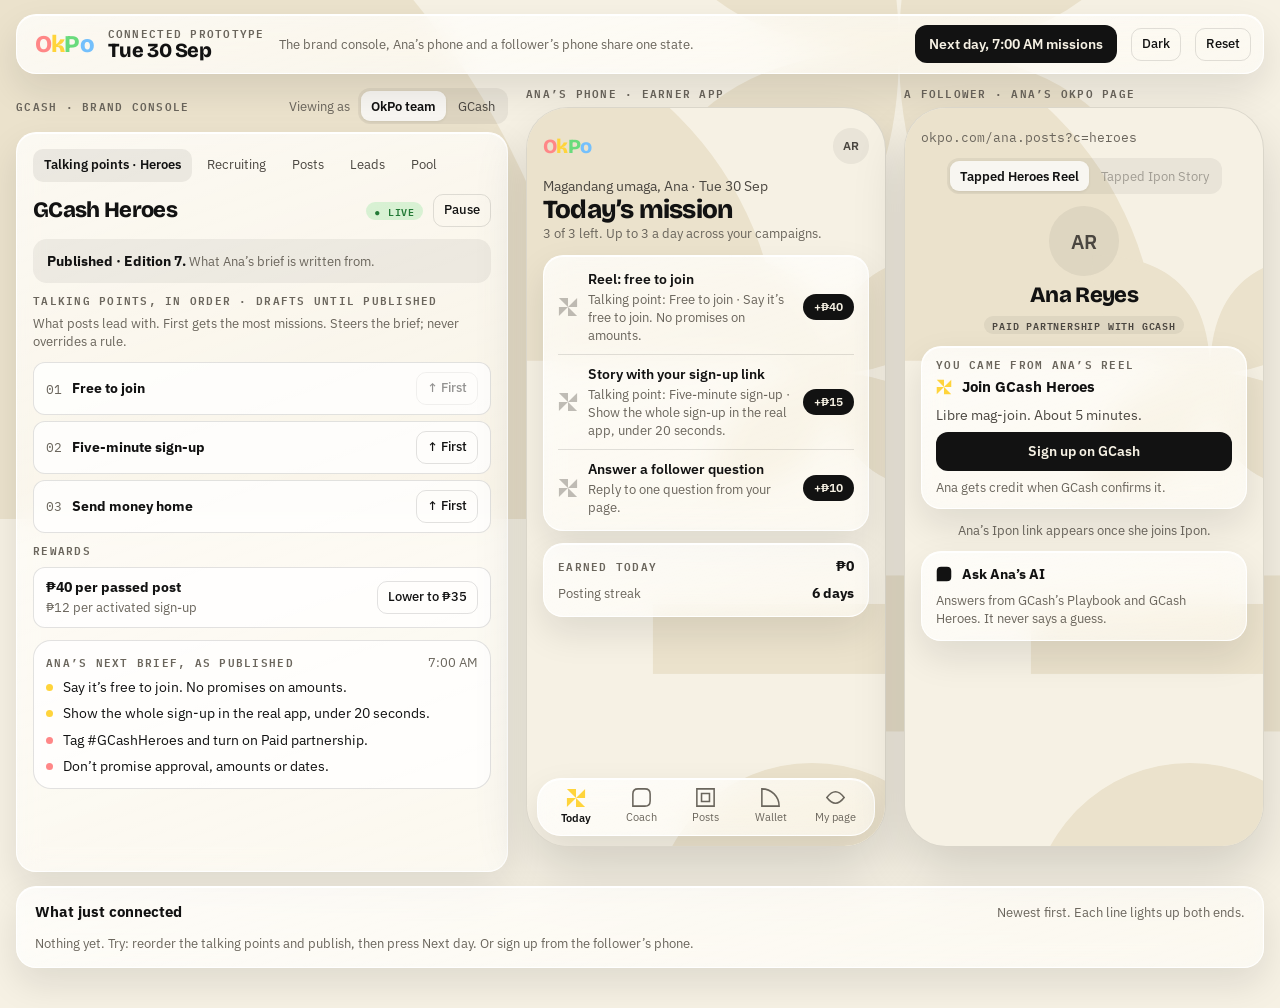
==== commit b57073ed: "Fix what the 5 Oct review found Console: charts in ink and a tone shade, ink switches and sliders, b" ====
--- a/prototypes/connected.html
+++ b/prototypes/connected.html
@@ -1,5 +1,6 @@
 <!doctype html><html><head><meta charset=utf8><meta name=viewport content="width=device-width,initial-scale=1,viewport-fit=cover"><style>:root{color-scheme:light;box-sizing:border-box;padding-top:env(safe-area-inset-top,0px);padding-bottom:env(safe-area-inset-bottom,0px)}html{scroll-padding-top:env(safe-area-inset-top,0px)}body{margin:0;padding:0;font:14px -apple-system,BlinkMacSystemFont,sans-serif;background:#faf9f5;color:#141413}img{max-width:100%}[hidden]:not([hidden=until-found i]){display:none!important}.band{display:inline-flex;align-items:center;gap:6px;padding:4px 9px;border-radius:99px;font:600 11.5px/1 var(--text,'IBM Plex Sans'),sans-serif;white-space:nowrap}.band i{width:7px;height:7px;border-radius:50%;background:currentColor}.band.s{background:rgba(105,219,124,.24);color:var(--l-green,#237a36)}.band.g{background:var(--soft);color:var(--body)}.band.n{background:rgba(255,212,59,.3);color:var(--l-yellow,#9c6500)}
 .dotp{width:7px;height:7px;border-radius:50%;background:var(--l-coral,#c92a2a);display:inline-block}
+.bdot{width:7px;height:7px;border-radius:50%;flex:none;margin-top:7px;display:block}
 </style></head><body>
 <title>OkPo Connected</title>
 <link rel="preconnect" href="https://fonts.googleapis.com">
@@ -201,9 +202,9 @@
  ana:{tab:'today',inv:'none',camps:['heroes'],missions:[],today:0,ready:1180,confirming:0,streak:6,notifs:[],signups:9},
  fol:{via:'heroes',taps:['heroes'],signed:false,credit:null},
  log:[]});
-let S;try{S=JSON.parse(localStorage.getItem('okpo-connected-v2')||'null')}catch(e){S=null}
+let S;try{S=JSON.parse(localStorage.getItem('okpo-connected-v4')||'null')}catch(e){S=null}
 if(!S||!S.camps)S=FRESH();
-const save=()=>{try{localStorage.setItem('okpo-connected-v2',JSON.stringify(S))}catch(e){}};
+const save=()=>{try{localStorage.setItem('okpo-connected-v4',JSON.stringify(S))}catch(e){}};
 const C=id=>S.camps[id];
 
 /* the 7:00 AM brief is written from what is published */
@@ -235,7 +236,7 @@
   <div style="display:flex;flex-direction:column;gap:6px" id="angles">${c.draft.map((n,i)=>`<div class="angle"><span class="mono small">0${i+1}</span><b class="grow">${esc(n)}</b>${c.pub[i]!==n?'<span class="chip warn">Changed</span>':''}<button class="ghost" type="button" data-up="${i}" ${i===0||!team()?'disabled':''} aria-label="Move ${esc(n)} up">↑ First</button></div>`).join('')}</div>
   <span class="label">Rewards</span>
   <div class="angle"><span class="grow"><b>${peso(c.post)} per passed post</b><br><span class="small">${c.cut?`Drops to ${peso(c.cut.to)} on ${DAYS[c.cut.on]}. Earners got 3 days’ notice.`:'₱12 per activated sign-up'}</span></span><button class="ghost" type="button" data-cut ${!team()||c.cut||S.pend.some(p=>p.cut)?'disabled':''}>Lower to ₱35</button></div>
-  <div class="brief" id="conBrief"><div class="row"><span class="label grow">Ana’s next brief, as published</span><span class="small">7:00 AM</span></div>${c.pub.slice(0,2).map((n,i)=>`<div class="row" style="align-items:flex-start">${tile('pin',11)}<span class="grow">${esc(ANG.heroes.find(a=>a.n===n).line)}<br><span class="tag">TALKING POINT 0${i+1} · ${esc(n)}</span></span></div>`).join('')}<div class="row" style="align-items:flex-start">${tile('diamond',11)}<span class="grow">Tag #GCashHeroes and turn on Paid partnership.<br><span class="tag">ALWAYS · THIS CAMPAIGN</span></span></div><div class="row" style="align-items:flex-start">${tile('diamond',11)}<span class="grow">Don’t promise approval, amounts or dates.<br><span class="tag">NEVER · PLAYBOOK</span></span></div></div>`}
+  <div class="brief" id="conBrief"><div class="row"><span class="label grow">Ana’s next brief, as published</span><span class="small">7:00 AM</span></div>${c.pub.slice(0,2).map((n,i)=>`<div class="row" style="align-items:flex-start" title="Talking point 0${i+1} · ${esc(n)}"><i class="bdot" style="background:var(--yellow)"></i><span class="grow">${esc(ANG.heroes.find(a=>a.n===n).line)}</span></div>`).join('')}<div class="row" style="align-items:flex-start" title="Always · this campaign"><i class="bdot" style="background:var(--coral)"></i><span class="grow">Tag #GCashHeroes and turn on Paid partnership.</span></div><div class="row" style="align-items:flex-start" title="Never · Playbook"><i class="bdot" style="background:var(--coral)"></i><span class="grow">Don’t promise approval, amounts or dates.</span></div></div>`}
  if(S.tab==='recruit'){const inv=S.ana.inv;body=`<b class="disp" style="font-size:22px">Recruiting · GCash Ipon Challenge</b><span class="sub">Invite people who fit. An invite is a better deal they must accept within 72 hours.</span>
   <div class="angle" id="recAna"><span class="av">AR</span><span class="grow"><b>@ana.posts</b><br><span class="small">Food and budget · QC · pass rate 96% on Heroes</span></span>${inv==='joined'?'<span class="chip ok">Joined</span>':inv==='sent'?'<span class="chip warn">Invite sent · 72h</span>':`<button class="btn" type="button" data-invite ${team()?'':'disabled'}>Invite at ₱30 per post</button>`}</div>
   <div class="angle"><span class="av">BT</span><span class="grow"><b>@bea.saves</b><br><span class="small">Budget · Bacolod</span></span><span class="chip ok">Joined</span></div>
@@ -254,14 +255,16 @@
 function renderAna(){const A=S.ana,M=A.missions,done=M.filter(m=>m.s==='pass').length,left=capLeft();
  let html='';
  if(A.tab==='today'){html=`<div class="row"><span class="wm" style="font-size:20px"><span>O</span><span>k</span><span>P</span><span>o</span></span><span class="spacer"></span><span class="av">AR</span></div>
-  <div><span class="sub">Magandang umaga, Ana · ${DAYS[S.day]}</span><div class="big" style="font-size:26px">Today’s mission</div><span class="small">${left?left+' of 3 left. ':'All done for today. '}Up to 3 a day across your campaigns. Written from Playbook Edition ${A.briefVer||S.ver}.</span></div>
+  <div><span class="sub">Magandang umaga, Ana · ${DAYS[S.day]}</span><div class="big" style="font-size:26px">Today’s mission</div><span class="small">${left?left+' of 3 left. ':'All done for today. '}Up to 3 a day across your campaigns.</span></div>
   ${A.inv==='sent'?`<div class="card glass" id="anaInvite">${tile('pin',22)}<span class="label">GCash invited you · 72 hours</span><b>GCash Ipon Challenge</b><span class="small">₱30 per passed post (open call ₱25) · ₱10 per first deposit</span><div class="row"><button class="btn grow" type="button" data-accept>Accept</button><button class="ghost" type="button" data-decline>Not now</button></div></div>`:''}
   ${A.notifs.slice(0,2).map(n=>`<div class="note">${tile(n.k,16)}<span><b>${esc(n.t)}</b><br><span class="small" style="color:var(--body)">${esc(n.b)}</span></span></div>`).join('')}
   <div class="card glass" style="padding:4px 14px;gap:0" id="anaMissions">${M.length?M.map(m=>{const lock=m.s==='open'&&!left;return `<button class="mission ${m.s==='pass'?'done':''}" type="button" data-m="${m.id}" ${m.s!=='open'||lock?'aria-disabled="true"':''}>${m.s==='pass'?tile('pin',20):tile('pin',20,'var(--mute)')}<span class="grow" style="display:flex;flex-direction:column"><span class="mt">${esc(m.t)}</span><span class="small">${m.s==='check'?'AI is checking…':m.s==='pass'?'Passed · +'+peso(m.r)+(m.band?' · '+m.band:''):lock?'Daily cap reached · tomorrow':(m.tp?'Talking point: '+esc(m.tp)+' · ':'')+esc(m.line)}</span>${A.camps.length>1?`<span class="ctag">${tile(C(m.c).k,8)}${C(m.c).short}</span>`:''}</span>${m.s==='open'&&!lock?`<span class="go">+${peso(m.r)}</span>`:m.s==='check'?'<span class="spin"></span>':''}</button>`}).join(''):'<span class="small" style="padding:12px 0">No missions today. Your campaigns are paused.</span>'}</div>
   <div class="card glass"><div class="row"><span class="label grow">Earned today</span><b class="num">${peso(A.today)}</b></div><div class="row"><span class="small grow">Posting streak</span><b>${A.streak} days</b></div></div>`}
+ if(A.tab==='coach'){html=`<div class="row" style="gap:10px">${tile('speech',22)}<div class="big" style="font-size:26px">Coach</div></div><span class="small">Answers from GCash’s Playbook and your campaigns.</span><div class="card glass"><span class="small">The full coach runs in the earner app.</span><a class="link" href="earner.html">Open the earner app</a></div>`}
+ if(A.tab==='posts'){const P2=M.filter(m=>m.s!=='open');html=`<div class="big" style="font-size:26px">Posts</div><span class="small">Every post is checked against GCash’s Playbook and the campaign before it counts.</span><div class="card glass" style="padding:4px 14px;gap:0">${P2.length?P2.map(m=>`<div class="li">${m.s==='pass'?tile('quarter',18):tile('frame',18,'var(--mute)')}<span class="grow"><b style="display:block">${esc(m.t)}</b><span class="small">Today</span></span>${m.s==='pass'?`<span class="chip ok">+${peso(m.r)}</span>`:'<span class="chip n">Checking</span>'}</div>`).join(''):'<span class="small" style="padding:12px 0">Nothing posted yet today.</span>'}</div>`}
  if(A.tab==='wallet'){html=`<div class="big" style="font-size:26px">Wallet</div><div class="card glass" id="anaWallet"><span class="label">Ready to claim</span><div class="big num" style="font-size:40px">${peso(A.ready)}</div><div class="row small"><span class="grow">Confirming · waits on GCash</span><b class="num" style="color:var(--ink)">${peso(A.confirming)}</b></div><button class="btn" type="button" disabled>Claim to GCash</button><span class="small">Claim now costs 2%. Friday is free.</span></div>`}
  if(A.tab==='page'){html=`<div class="big" style="font-size:26px">My page</div><div class="card glass" id="anaPage"><span class="label">okpo.com/ana.posts</span><div class="row" style="gap:20px"><span><span class="big num">${A.signups}</span><br><span class="small">sign-ups this week</span></span></div><span class="small">Your page leads with the campaign a follower tapped.</span></div>`}
- $('#pAna').innerHTML=phoneBg()+`<div class="scr">${html}</div><nav class="ptabs glass" aria-label="Earner app">${[['today','Today','pin'],['wallet','Wallet','quarter'],['page','My page','lens']].map(([k,l,t])=>`<button type="button" data-atab="${k}" ${A.tab===k?'aria-current="page"':''}>${A.tab===k?tile(t,20):tile(t,19,'var(--mute)')}${l}</button>`).join('')}</nav>`}
+ $('#pAna').innerHTML=phoneBg()+`<div class="scr">${html}</div><nav class="ptabs glass" aria-label="Earner app">${[['today','Today','pin'],['coach','Coach','speech'],['posts','Posts','frame'],['wallet','Wallet','quarter'],['page','My page','lens']].map(([k,l,t])=>`<button type="button" data-atab="${k}" ${A.tab===k?'aria-current="page"':''}>${A.tab===k?tile(t,20):tile(t,19,'var(--mute)')}${l}</button>`).join('')}</nav>`}
 
 /* ---------- follower ---------- */
 function renderFol(){const F=S.fol,ip=F.via==='ipon',iponOn=S.ana.camps.includes('ipon');
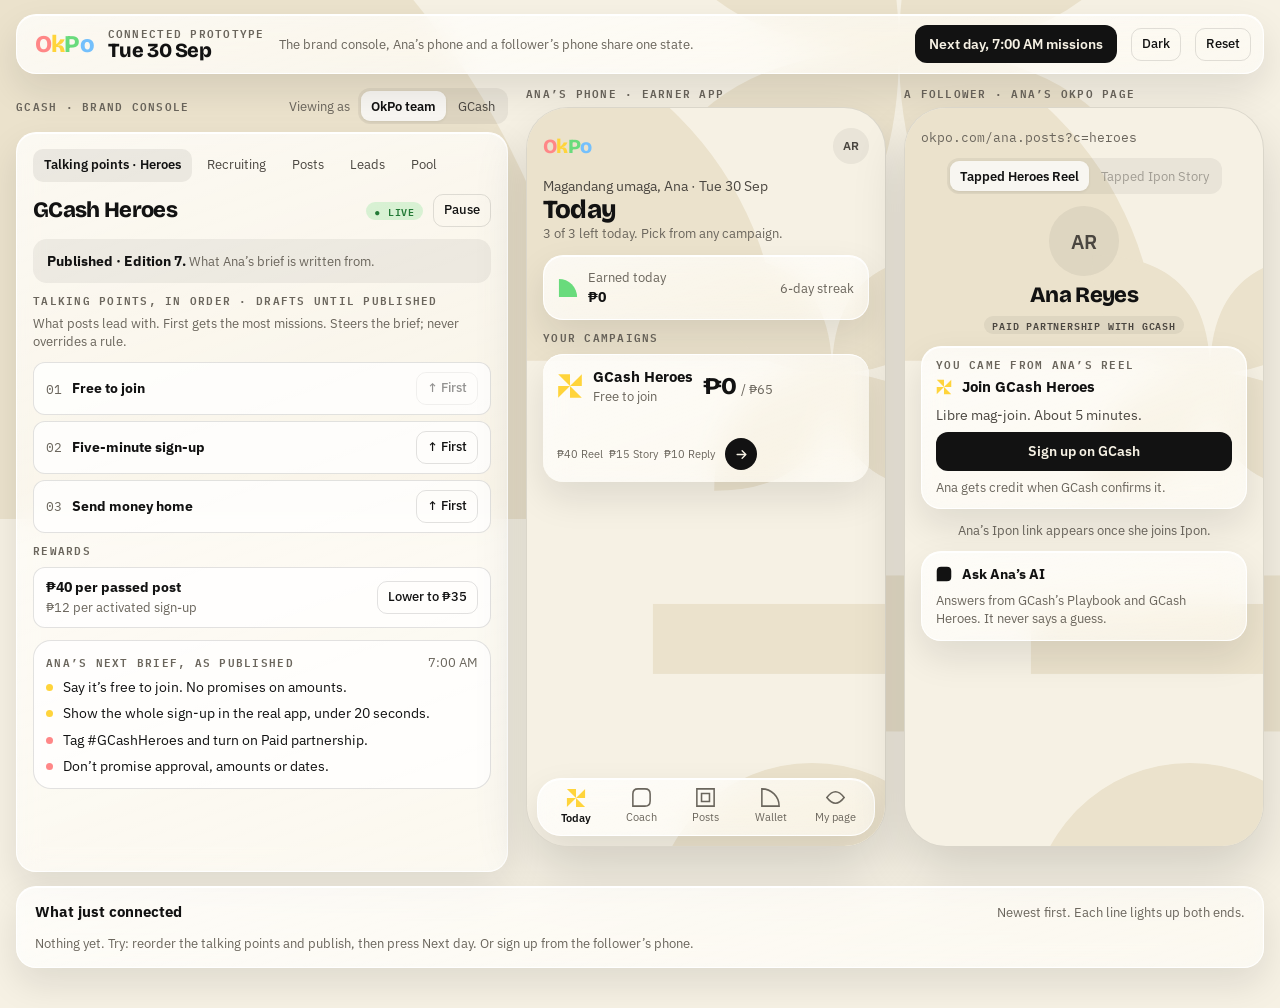
==== commit 5e25c824: "Connected: Ana's Today uses the B2 campaign cards Campaign cards with earned / total, a bar per miss" ====
--- a/prototypes/connected.html
+++ b/prototypes/connected.html
@@ -94,6 +94,20 @@
 .ptabs{position:absolute;left:10px;right:10px;bottom:10px;height:58px;border-radius:24px;display:flex;align-items:center;padding:0 6px;z-index:5}
 .ptabs button{flex:1;border:0;background:transparent;display:flex;flex-direction:column;align-items:center;gap:3px;font-size:10.5px;color:var(--mute)}
 .ptabs button[aria-current="page"]{color:var(--ink);font-weight:600}
+.ccard{width:100%;border:0;gap:12px;text-align:left;color:var(--ink);font:inherit}
+.ccard.dim{opacity:.72}
+.cc-amt{display:flex;align-items:baseline;gap:4px;white-space:nowrap}
+.cc-amt b{font:800 24px/1 var(--display);letter-spacing:-.03em}
+.cc-amt span{font-size:12.5px;color:var(--mute)}
+.segbar{display:flex;gap:4px}
+.segbar i{height:9px;border-radius:6px;background:rgba(105,219,124,.28);display:block}
+.segbar i.paid{background:var(--green)}
+.segbar i.chk{background:repeating-linear-gradient(135deg,rgba(105,219,124,.55) 0 5px,rgba(105,219,124,.25) 5px 10px)}
+.cc-ms{display:flex;justify-content:space-between;gap:6px;font-size:11px;color:var(--mute)}
+.cc-ms .on{color:var(--ink);font-weight:600}
+.cc-go{width:32px;height:32px;border-radius:50%;background:var(--btn);color:var(--on-btn);display:grid;place-items:center;flex:none}
+.cinv{border:1.5px dashed rgba(156,101,0,.45)!important}
+.bk{width:36px;height:36px;border-radius:50%;border:1px solid var(--line);background:transparent;display:grid;place-items:center;color:var(--ink);flex:none}
 .mission{width:100%;border:0;background:transparent;text-align:left;display:flex;align-items:center;gap:10px;padding:10px 0;border-top:1px solid var(--line)}
 .mission:first-child{border-top:0}
 .mission .mt{display:block;font-weight:600;font-size:13.5px}
@@ -202,9 +216,9 @@
  ana:{tab:'today',inv:'none',camps:['heroes'],missions:[],today:0,ready:1180,confirming:0,streak:6,notifs:[],signups:9},
  fol:{via:'heroes',taps:['heroes'],signed:false,credit:null},
  log:[]});
-let S;try{S=JSON.parse(localStorage.getItem('okpo-connected-v4')||'null')}catch(e){S=null}
+let S;try{S=JSON.parse(localStorage.getItem('okpo-connected-v5')||'null')}catch(e){S=null}
 if(!S||!S.camps)S=FRESH();
-const save=()=>{try{localStorage.setItem('okpo-connected-v4',JSON.stringify(S))}catch(e){}};
+const save=()=>{try{localStorage.setItem('okpo-connected-v5',JSON.stringify(S))}catch(e){}};
 const C=id=>S.camps[id];
 
 /* the 7:00 AM brief is written from what is published */
@@ -252,14 +266,31 @@
  $$('[data-role]').forEach(b=>b.setAttribute('aria-pressed',String(b.dataset.role===S.role)))}
 
 /* ---------- Ana ---------- */
+const ARROW='<svg width="15" height="15" viewBox="0 0 24 24" fill="none" stroke="currentColor" stroke-width="2.2" stroke-linecap="round" stroke-linejoin="round" aria-hidden="true"><path d="M5 12h14M13 6l6 6-6 6"/></svg>';
+const mType=m=>/^Reel/.test(m.t)?'Reel':/^Story/.test(m.t)?'Story':'Reply';
+function campDay(cid){const M=S.ana.missions.filter(m=>m.c===cid);const sum=a=>a.reduce((x,m)=>x+m.r,0);return{M,tot:sum(M),earned:sum(M.filter(m=>m.s==='pass')),checking:sum(M.filter(m=>m.s==='check')),open:M.filter(m=>m.s==='open')}}
+function segBar(M){return `<span class="segbar" aria-hidden="true">${M.map(m=>`<i class="${m.s==='pass'?'paid':m.s==='check'?'chk':''}" style="flex:${m.r}"></i>`).join('')}</span>`}
+function campCard(cid,left){const c=C(cid),d=campDay(cid),capped=!left&&d.open.length>0,tp=(d.open[0]||d.M[0]||{}).tp;
+ const note=capped?'Back tomorrow at 7:00 AM':d.checking?peso(d.checking)+' being checked':c.status!=='live'?'Paused by the brand':'';
+ return `<button class="ccard card glass${capped?' dim':''}" type="button" data-camp="${cid}" aria-label="${esc(c.name)}: ${d.earned} of ${d.tot} pesos earned today. Open missions."><span class="row" style="gap:10px">${tile(c.k,26)}<span class="grow" style="display:flex;flex-direction:column;min-width:0"><b style="font-size:14.5px">${esc(c.name)}</b><span class="small">${tp?esc(tp):''}</span></span><span class="cc-amt num"><b>${peso(d.earned)}</b><span>/ ${peso(d.tot)}</span></span></span>${segBar(d.M)}<span class="row" style="gap:10px"><span class="cc-ms grow">${d.M.map(m=>`<span class="${m.s==='pass'?'on':''}">${m.s==='pass'?'✓ ':''}${peso(m.r)} ${mType(m)}</span>`).join('')}</span><span class="cc-go">${ARROW}</span></span>${note?`<span class="small">${note}</span>`:''}</button>`}
+function missionRow(m,left){const lock=m.s==='open'&&!left;return `<button class="mission ${m.s==='pass'?'done':''}" type="button" data-m="${m.id}" ${m.s!=='open'||lock?'aria-disabled="true"':''}>${m.s==='pass'?tile('pin',20):tile('pin',20,'var(--mute)')}<span class="grow" style="display:flex;flex-direction:column"><span class="mt">${esc(m.t)}</span><span class="small">${m.s==='check'?'AI is checking…':m.s==='pass'?'Passed · +'+peso(m.r)+(m.band?' · '+m.band:''):lock?'Daily cap reached · tomorrow':(m.tp?'Talking point: '+esc(m.tp)+' · ':'')+esc(m.line)}</span></span>${m.s==='open'&&!lock?`<span class="go">+${peso(m.r)}</span>`:m.s==='check'?'<span class="spin"></span>':''}</button>`}
 function renderAna(){const A=S.ana,M=A.missions,done=M.filter(m=>m.s==='pass').length,left=capLeft();
  let html='';
- if(A.tab==='today'){html=`<div class="row"><span class="wm" style="font-size:20px"><span>O</span><span>k</span><span>P</span><span>o</span></span><span class="spacer"></span><span class="av">AR</span></div>
-  <div><span class="sub">Magandang umaga, Ana · ${DAYS[S.day]}</span><div class="big" style="font-size:26px">Today’s mission</div><span class="small">${left?left+' of 3 left. ':'All done for today. '}Up to 3 a day across your campaigns.</span></div>
-  ${A.inv==='sent'?`<div class="card glass" id="anaInvite">${tile('pin',22)}<span class="label">GCash invited you · 72 hours</span><b>GCash Ipon Challenge</b><span class="small">₱30 per passed post (open call ₱25) · ₱10 per first deposit</span><div class="row"><button class="btn grow" type="button" data-accept>Accept</button><button class="ghost" type="button" data-decline>Not now</button></div></div>`:''}
+ if(A.tab==='today'&&A.open&&!A.camps.includes(A.open))A.open=null;
+ if(A.tab==='today'&&!A.open){html=`<div class="row"><span class="wm" style="font-size:20px"><span>O</span><span>k</span><span>P</span><span>o</span></span><span class="spacer"></span><span class="av">AR</span></div>
+  <div><span class="sub">Magandang umaga, Ana · ${DAYS[S.day]}</span><div class="big" style="font-size:26px">Today</div><span class="small">${left?left+' of 3 left today. Pick from any campaign.':'All 3 done today. New missions at 7:00 AM.'}</span></div>
+  <div class="card glass" style="flex-direction:row;align-items:center;gap:10px">${tile('quarter',20)}<span class="grow" style="display:flex;flex-direction:column"><span class="small">Earned today</span><b class="num">${peso(A.today)}</b></span><span class="small" style="text-align:right">${A.streak}-day streak</span></div>
   ${A.notifs.slice(0,2).map(n=>`<div class="note">${tile(n.k,16)}<span><b>${esc(n.t)}</b><br><span class="small" style="color:var(--body)">${esc(n.b)}</span></span></div>`).join('')}
-  <div class="card glass" style="padding:4px 14px;gap:0" id="anaMissions">${M.length?M.map(m=>{const lock=m.s==='open'&&!left;return `<button class="mission ${m.s==='pass'?'done':''}" type="button" data-m="${m.id}" ${m.s!=='open'||lock?'aria-disabled="true"':''}>${m.s==='pass'?tile('pin',20):tile('pin',20,'var(--mute)')}<span class="grow" style="display:flex;flex-direction:column"><span class="mt">${esc(m.t)}</span><span class="small">${m.s==='check'?'AI is checking…':m.s==='pass'?'Passed · +'+peso(m.r)+(m.band?' · '+m.band:''):lock?'Daily cap reached · tomorrow':(m.tp?'Talking point: '+esc(m.tp)+' · ':'')+esc(m.line)}</span>${A.camps.length>1?`<span class="ctag">${tile(C(m.c).k,8)}${C(m.c).short}</span>`:''}</span>${m.s==='open'&&!lock?`<span class="go">+${peso(m.r)}</span>`:m.s==='check'?'<span class="spin"></span>':''}</button>`}).join(''):'<span class="small" style="padding:12px 0">No missions today. Your campaigns are paused.</span>'}</div>
-  <div class="card glass"><div class="row"><span class="label grow">Earned today</span><b class="num">${peso(A.today)}</b></div><div class="row"><span class="small grow">Posting streak</span><b>${A.streak} days</b></div></div>`}
+  <span class="label">Your campaigns</span>
+  <div style="display:flex;flex-direction:column;gap:10px" id="anaMissions">
+  ${A.inv==='sent'?`<div class="card glass cinv" id="anaInvite"><span class="row" style="gap:10px">${tile('pin',26)}<span class="grow" style="display:flex;flex-direction:column"><span class="label" style="font-size:9.5px">Invited · 72h left</span><b>GCash Ipon Challenge</b></span><span class="cc-amt num"><b>₱30</b><span>a post</span></span></span><span class="small">Better than the open call’s ₱25 · ₱10 per first deposit</span><div class="row"><button class="btn grow" type="button" data-accept>Accept</button><button class="ghost" type="button" data-decline>Not now</button></div></div>`:''}
+  ${A.camps.map(cid=>campCard(cid,left)).join('')||'<span class="small">No campaigns yet.</span>'}</div>`}
+ if(A.tab==='today'&&A.open){const cid=A.open,c=C(cid),d=campDay(cid);
+  html=`<div class="row" style="gap:10px"><button class="bk" type="button" data-back aria-label="Back to Today"><svg width="16" height="16" viewBox="0 0 24 24" fill="none" stroke="currentColor" stroke-width="1.8" stroke-linecap="round" stroke-linejoin="round" aria-hidden="true"><path d="M15 5l-7 7 7 7"/></svg></button><span class="small grow">Today / ${esc(c.short)}</span></div>
+  <div class="row" style="gap:10px">${tile(c.k,30)}<div class="big" style="font-size:24px">${esc(c.name)}</div></div>
+  <div class="card glass" style="gap:10px"><span class="label">Today in ${esc(c.short)}</span><span class="cc-amt num"><b style="font-size:36px">${peso(d.earned)}</b><span>/ ${peso(d.tot)} earned</span></span>${segBar(d.M)}<span class="small">${cid==='heroes'?'Plus ₱12 for every sign-up from your page that activates.':'Plus ₱10 for every first deposit from your page.'}</span></div>
+  <div class="card glass" style="padding:4px 14px;gap:0" id="anaMissions">${d.M.length?d.M.map(m=>missionRow(m,left)).join(''):'<span class="small" style="padding:12px 0">No missions today. This campaign is paused.</span>'}</div>
+  <span class="small" style="text-align:center">${left?left+' of 3 left today, across all your campaigns':'All 3 done today. New missions at 7:00 AM.'}</span>`}
  if(A.tab==='coach'){html=`<div class="row" style="gap:10px">${tile('speech',22)}<div class="big" style="font-size:26px">Coach</div></div><span class="small">Answers from GCash’s Playbook and your campaigns.</span><div class="card glass"><span class="small">The full coach runs in the earner app.</span><a class="link" href="earner.html">Open the earner app</a></div>`}
  if(A.tab==='posts'){const P2=M.filter(m=>m.s!=='open');html=`<div class="big" style="font-size:26px">Posts</div><span class="small">Every post is checked against GCash’s Playbook and the campaign before it counts.</span><div class="card glass" style="padding:4px 14px;gap:0">${P2.length?P2.map(m=>`<div class="li">${m.s==='pass'?tile('quarter',18):tile('frame',18,'var(--mute)')}<span class="grow"><b style="display:block">${esc(m.t)}</b><span class="small">Today</span></span>${m.s==='pass'?`<span class="chip ok">+${peso(m.r)}</span>`:'<span class="chip n">Checking</span>'}</div>`).join(''):'<span class="small" style="padding:12px 0">Nothing posted yet today.</span>'}</div>`}
  if(A.tab==='wallet'){html=`<div class="big" style="font-size:26px">Wallet</div><div class="card glass" id="anaWallet"><span class="label">Ready to claim</span><div class="big num" style="font-size:40px">${peso(A.ready)}</div><div class="row small"><span class="grow">Confirming · waits on GCash</span><b class="num" style="color:var(--ink)">${peso(A.confirming)}</b></div><button class="btn" type="button" disabled>Claim to GCash</button><span class="small">Claim now costs 2%. Friday is free.</span></div>`}
@@ -305,7 +336,9 @@
  renderAll();wash($('#pAna'),'#ebfbee','Passed','quarter','#69db7c');
  link('Ana','Brand console',`Ana’s ${esc(m.t.toLowerCase())} passed (${m.band}). It shows in <b>Posts</b> with its quality score, and ${peso(m.r)} comes out of the ${c.short} pool.`,['#anaMissions','#postList','#poolKpis','#con'])}
 $('#pAna').addEventListener('click',e=>{const t=e.target.closest('button');if(!t)return;const d=t.dataset,A=S.ana;
- if(d.atab){A.tab=d.atab;renderAna();save();return}
+ if(d.atab){A.tab=d.atab;if(d.atab==='today')A.open=null;renderAna();save();return}
+ if(d.camp){A.open=d.camp;renderAna();save();return}
+ if('back' in d){A.open=null;renderAna();save();return}
  if(d.m){const m=A.missions.find(x=>x.id===+d.m);if(!m||m.s!=='open')return;if(!capLeft()){toast('That’s 3 for today. It comes back tomorrow.',$('#pAna'));return}m.s='check';renderAna();setTimeout(()=>passMission(m),RM?100:1400);return}
  if('accept' in d){A.inv='joined';A.camps.push('ipon');A.notifs.unshift({k:'pin',t:'You joined GCash Ipon Challenge',b:'Its missions start tomorrow, inside your 3 a day.'});renderAll();
    link('Ana','Brand console','Ana accepted the Ipon invite. Recruiting shows <b>Joined</b>, and her follower page can now carry an Ipon link.',['#recAna','#con','#pFol']);return}
